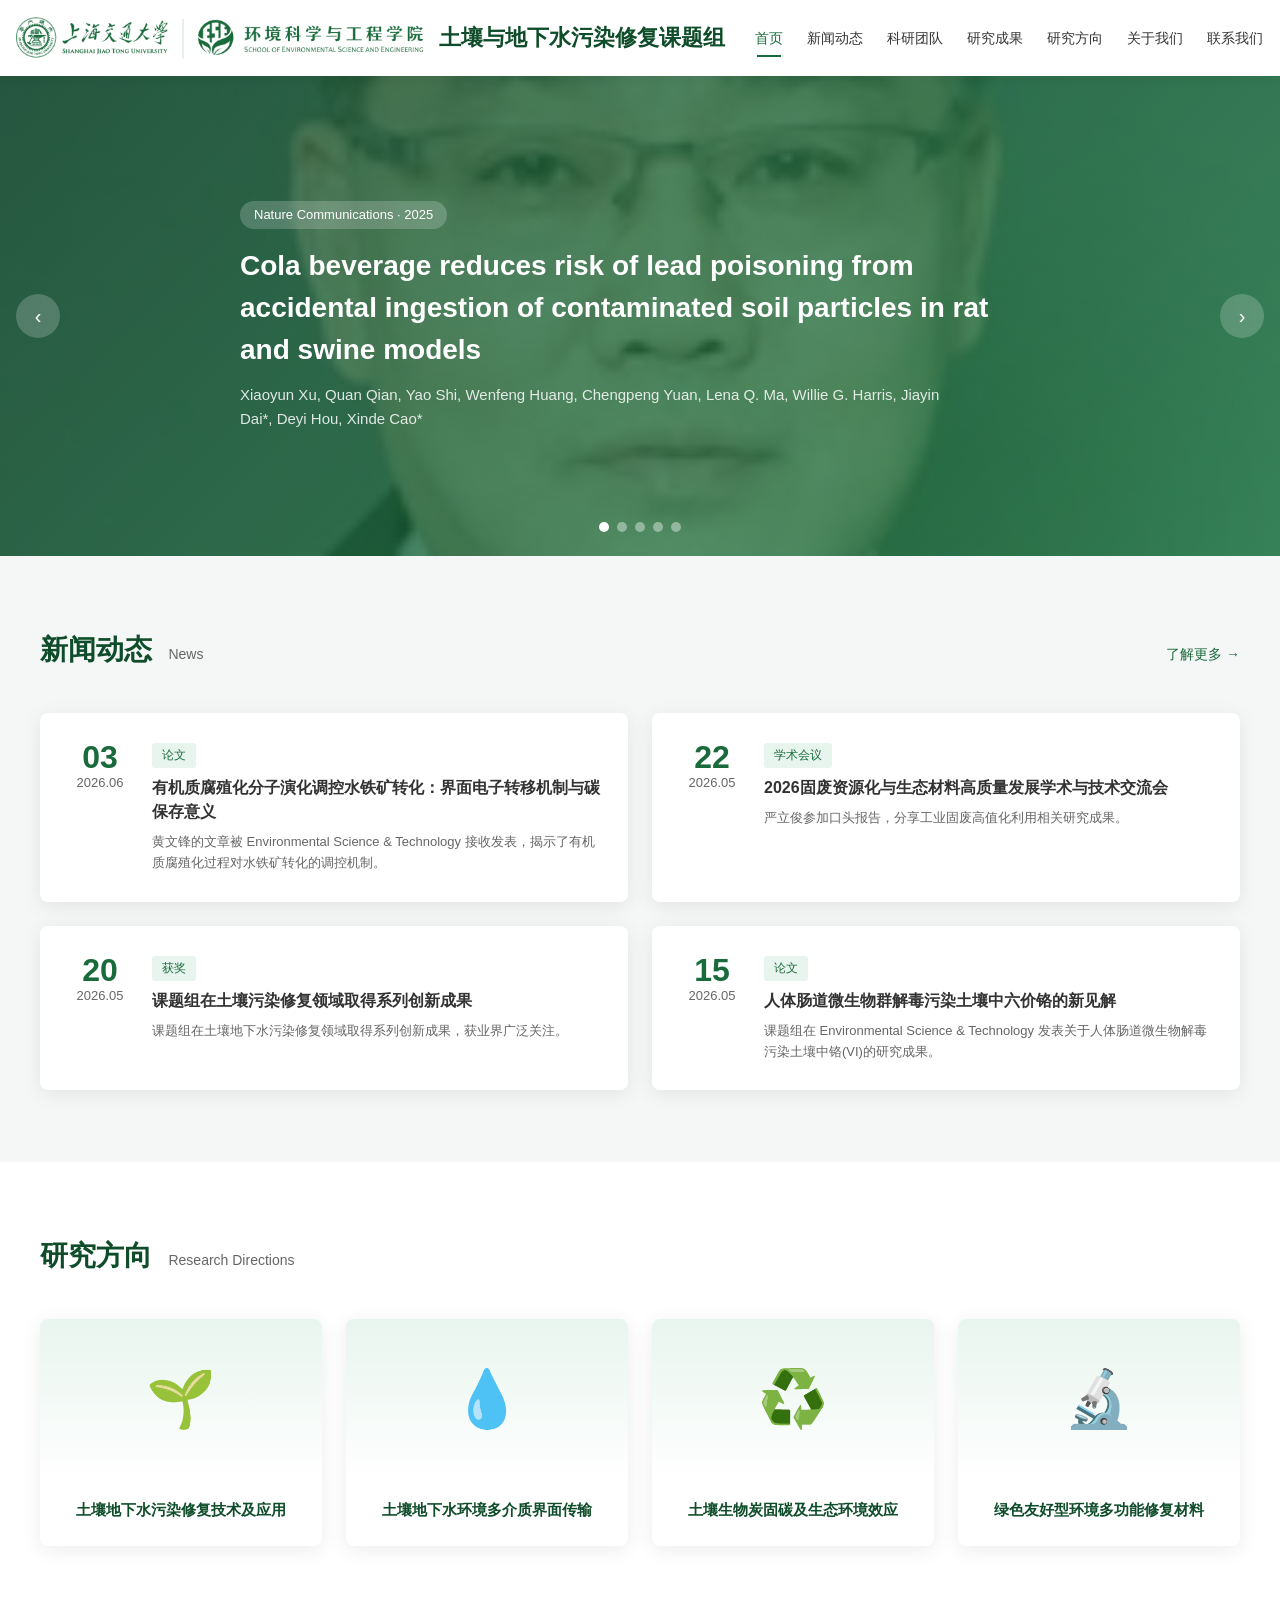
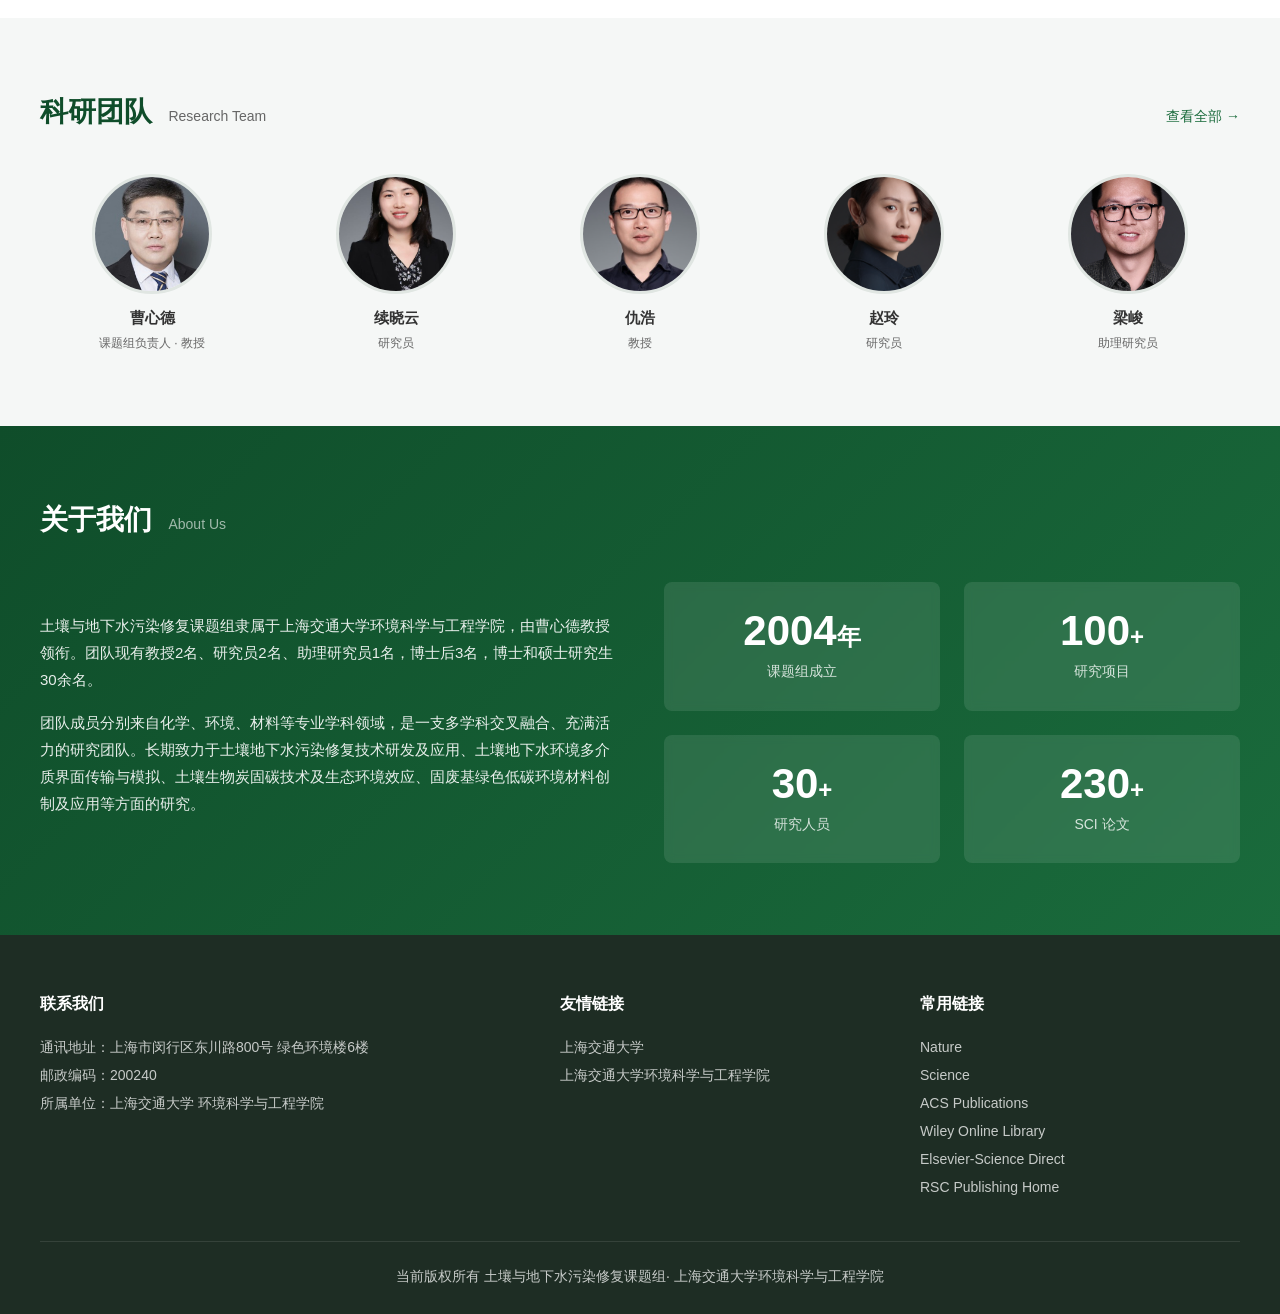
==== index.html @ cc78c604 "init commit" ====
<!DOCTYPE html>
<html lang="zh-CN">
<head>
  <meta charset="UTF-8">
  <meta name="viewport" content="width=device-width, initial-scale=1.0">
  <title>首页 - 土壤与地下水污染修复课题组</title>
  <meta name="description" content="上海交通大学环境科学与工程学院 土壤与地下水污染修复课题组">
  <link rel="stylesheet" href="css/style.css">
</head>
<body>

  <!-- 顶部导航 -->
  <header class="header">
    <div class="header-inner">
      <a href="index.html" class="logo">
        <div class="logo-sese">
          <img src="images/logos/sese-logo-green.png" alt="上海交通大学 环境科学与工程学院">
        </div>
        <div class="logo-text">
          <h1>土壤与地下水污染修复课题组</h1>
        </div>
      </a>
      <nav class="nav-menu">
        <a href="index.html" class="active">首页</a>
        <a href="news.html">新闻动态</a>
        <a href="team.html">科研团队</a>
        <a href="publications.html">研究成果</a>
        <a href="index.html#directions">研究方向</a>
        <a href="index.html#about">关于我们</a>
        <a href="index.html#contact">联系我们</a>
      </nav>
    </div>
  </header>

  <!-- 精选论文轮播区 -->
  <section class="hero" id="publications">
    <div class="hero-slide active">
      <div class="hero-bg" style="background-image: url('images/team/caoxinde.jpeg');"></div>
      <div class="hero-content">
        <span class="tag">Nature Communications · 2025</span>
        <h2>Cola beverage reduces risk of lead poisoning from accidental ingestion of contaminated soil particles in rat and swine models</h2>
        <p>Xiaoyun Xu, Quan Qian, Yao Shi, Wenfeng Huang, Chengpeng Yuan, Lena Q. Ma, Willie G. Harris, Jiayin Dai*, Deyi Hou, Xinde Cao*</p>
      </div>
    </div>
    <div class="hero-slide">
      <div class="hero-bg" style="background-image: url('images/team/qiuhao.png');"></div>
      <div class="hero-content">
        <span class="tag">Science Bulletin · 2022</span>
        <h2>Smart 6S roadmap for deciphering the migration and risk of heavy metals in soil and groundwater systems at brownfield sites nationwide in China</h2>
        <p>Hao Qiu, Ziyang Lou, Xueyuan Gu, Yuanyuan Sun, Jun Wang, Wei Zhang, Xinde Cao*</p>
      </div>
    </div>
    <div class="hero-slide">
      <div class="hero-bg" style="background-image: url('images/team/xuxiaoyun.png');"></div>
      <div class="hero-content">
        <span class="tag">Environmental Science & Technology · 2026</span>
        <h2>Gradual dissolved oxygen variations enhance 2,4-dichlorophenol attenuation by promoting hydroxyl radical generation</h2>
        <p>Jingyi Zhang, Wenfeng Huang, Jun Liang, Chengpeng Yuan, Xiaoyun Xu*, Ling Zhao, Hao Qiu, and Xinde Cao*</p>
      </div>
    </div>
    <div class="hero-slide">
      <div class="hero-bg" style="background-image: url('images/team/zhaoling.png');"></div>
      <div class="hero-content">
        <span class="tag">Water Research · 2019</span>
        <h2>Biochar as simultaneous shelter, adsorbent, pH buffer, and nutrient to promote biodegradation of high concentrations of phenol in wastewater</h2>
        <p>Ling Zhao*, Dongling Xiao, Yang Liu, Huacheng Xu, Hongyan Nan, Xinde Cao*</p>
      </div>
    </div>
    <div class="hero-slide">
      <div class="hero-bg" style="background-image: url('images/team/liangjun.png');"></div>
      <div class="hero-content">
        <span class="tag">Environmental Science & Technology · 2024</span>
        <h2>Critical functions of soil components for in situ persulfate oxidation of sulfamethoxazole: Inherent Fe(II) minerals-coordinated nonradical pathway</h2>
        <p>Jun Liang, Xiaoguang Duan, Xiaoyun Xu*, Zehong Zhang, Jingyi Zhang, Ling Zhao, Hao Qiu, Xinde Cao*</p>
      </div>
    </div>
    <div class="hero-arrows">
      <button onclick="changeSlide(-1)" aria-label="上一篇">‹</button>
      <button onclick="changeSlide(1)" aria-label="下一篇">›</button>
    </div>
    <div class="hero-dots">
      <span class="active" onclick="goSlide(0)"></span>
      <span onclick="goSlide(1)"></span>
      <span onclick="goSlide(2)"></span>
      <span onclick="goSlide(3)"></span>
      <span onclick="goSlide(4)"></span>
    </div>
  </section>

  <!-- 新闻动态 -->
  <section class="section news-section" id="news">
    <div class="section-inner">
      <div class="section-header">
        <div>
          <span class="section-title">新闻动态</span>
          <span class="section-title-en">News</span>
        </div>
        <a href="news.html" class="section-more">了解更多 →</a>
      </div>
      <div class="news-grid" id="homeNewsGrid"></div>
    </div>
  </section>

  <!-- 研究方向 -->
  <section class="section" id="directions">
    <div class="section-inner">
      <div class="section-header">
        <div>
          <span class="section-title">研究方向</span>
          <span class="section-title-en">Research Directions</span>
        </div>
      </div>
      <div class="directions-grid">
        <a href="#" class="direction-card">
          <div class="direction-icon">🌱</div>
          <h3>土壤地下水污染修复技术及应用</h3>
        </a>
        <a href="#" class="direction-card">
          <div class="direction-icon">💧</div>
          <h3>土壤地下水环境多介质界面传输</h3>
        </a>
        <a href="#" class="direction-card">
          <div class="direction-icon">♻️</div>
          <h3>土壤生物炭固碳及生态环境效应</h3>
        </a>
        <a href="#" class="direction-card">
          <div class="direction-icon">🔬</div>
          <h3>绿色友好型环境多功能修复材料</h3>
        </a>
      </div>
    </div>
  </section>

  <!-- 科研团队预览 -->
  <section class="section" id="team" style="background: var(--bg);">
    <div class="section-inner">
      <div class="section-header">
        <div>
          <span class="section-title">科研团队</span>
          <span class="section-title-en">Research Team</span>
        </div>
        <a href="team.html" class="section-more">查看全部 →</a>
      </div>
      <div class="team-preview">
        <a href="person.html?id=caoxinde" class="team-card">
          <img src="images/team/caoxinde.jpeg" alt="曹心德" class="team-avatar">
          <h4>曹心德</h4>
          <p>课题组负责人 · 教授</p>
        </a>
        <a href="person.html?id=xuxiaoyun" class="team-card">
          <img src="images/team/xuxiaoyun.png" alt="续晓云" class="team-avatar">
          <h4>续晓云</h4>
          <p>研究员</p>
        </a>
        <a href="person.html?id=qiuhao" class="team-card">
          <img src="images/team/qiuhao.png" alt="仇浩" class="team-avatar">
          <h4>仇浩</h4>
          <p>教授</p>
        </a>
        <a href="person.html?id=zhaoling" class="team-card">
          <img src="images/team/zhaoling.png" alt="赵玲" class="team-avatar">
          <h4>赵玲</h4>
          <p>研究员</p>
        </a>
        <a href="person.html?id=liangjun" class="team-card">
          <img src="images/team/liangjun.png" alt="梁峻" class="team-avatar">
          <h4>梁峻</h4>
          <p>助理研究员</p>
        </a>
      </div>
    </div>
  </section>

  <!-- 关于我们 -->
  <section class="section about-section" id="about">
    <div class="section-inner">
      <div class="section-header">
        <div>
          <span class="section-title">关于我们</span>
          <span class="section-title-en">About Us</span>
        </div>
      </div>
      <div class="about-content">
        <div class="about-text">
          <p>土壤与地下水污染修复课题组隶属于上海交通大学环境科学与工程学院，由曹心德教授领衔。团队现有教授2名、研究员2名、助理研究员1名，博士后3名，博士和硕士研究生30余名。</p>
          <p>团队成员分别来自化学、环境、材料等专业学科领域，是一支多学科交叉融合、充满活力的研究团队。长期致力于土壤地下水污染修复技术研发及应用、土壤地下水环境多介质界面传输与模拟、土壤生物炭固碳技术及生态环境效应、固废基绿色低碳环境材料创制及应用等方面的研究。</p>
        </div>
        <div class="about-stats">
          <div class="stat-item">
            <div class="number">2004<span>年</span></div>
            <div class="label">课题组成立</div>
          </div>
          <div class="stat-item">
            <div class="number">100<span>+</span></div>
            <div class="label">研究项目</div>
          </div>
          <div class="stat-item">
            <div class="number">30<span>+</span></div>
            <div class="label">研究人员</div>
          </div>
          <div class="stat-item">
            <div class="number">230<span>+</span></div>
            <div class="label">SCI 论文</div>
          </div>
        </div>
      </div>
    </div>
  </section>

  <!-- 页脚 -->
  <footer class="footer" id="contact">
    <div class="footer-inner">
      <div class="footer-grid">
        <div>
          <h4>联系我们</h4>
          <p>通讯地址：上海市闵行区东川路800号 绿色环境楼6楼</p>
          <p>邮政编码：200240</p>
          <p>所属单位：上海交通大学 环境科学与工程学院</p>
        </div>
        <div class="footer-links">
          <h4>友情链接</h4>
          <ul>
            <li><a href="https://www.sjtu.edu.cn" target="_blank" rel="noopener">上海交通大学</a></li>
            <li><a href="https://sese.sjtu.edu.cn" target="_blank" rel="noopener">上海交通大学环境科学与工程学院</a></li>
          </ul>
        </div>
        <div class="footer-links">
          <h4>常用链接</h4>
          <ul>
            <li><a href="https://www.nature.com" target="_blank" rel="noopener">Nature</a></li>
            <li><a href="https://www.science.org" target="_blank" rel="noopener">Science</a></li>
            <li><a href="https://pubs.acs.org" target="_blank" rel="noopener">ACS Publications</a></li>
            <li><a href="https://onlinelibrary.wiley.com" target="_blank" rel="noopener">Wiley Online Library</a></li>
            <li><a href="https://www.sciencedirect.com" target="_blank" rel="noopener">Elsevier-Science Direct</a></li>
            <li><a href="https://pubs.rsc.org" target="_blank" rel="noopener">RSC Publishing Home</a></li>
          </ul>
        </div>
      </div>
      <div class="footer-bottom">
        <p>当前版权所有 土壤与地下水污染修复课题组· 上海交通大学环境科学与工程学院</p>
      </div>
    </div>
  </footer>

  <script src="js/news-data.js"></script>
  <script>
    (function renderHomeNews() {
      const grid = document.getElementById('homeNewsGrid');
      if (!grid) return;
      const latest = getNewsSorted().slice(0, 4);
      grid.innerHTML = latest.map(news => {
        const { day, month } = formatNewsDate(news);
        const tagClass = getCategoryClass(news.category);
        return `
          <a href="news-detail.html?id=${news.id}" class="news-card">
            <div class="news-date">
              <div class="day">${day}</div>
              <div class="month">${month}</div>
            </div>
            <div class="news-body">
              <span class="tag ${tagClass}">${news.category}</span>
              <h3>${news.titleZh || news.title}</h3>
              <p>${news.summary}</p>
            </div>
          </a>`;
      }).join('');
    })();

    let currentSlide = 0;
    const slides = document.querySelectorAll('.hero-slide');
    const dots = document.querySelectorAll('.hero-dots span');
    const total = slides.length;

    function goSlide(n) {
      slides[currentSlide].classList.remove('active');
      dots[currentSlide].classList.remove('active');
      currentSlide = (n + total) % total;
      slides[currentSlide].classList.add('active');
      dots[currentSlide].classList.add('active');
    }

    function changeSlide(dir) {
      goSlide(currentSlide + dir);
    }

    setInterval(() => changeSlide(1), 6000);

    window.addEventListener('scroll', () => {
      const header = document.querySelector('.header');
      header.style.boxShadow = window.scrollY > 10
        ? '0 2px 16px rgba(0,0,0,0.1)'
        : '0 2px 12px rgba(0,0,0,0.06)';
    });
  </script>
</body>
</html>
---- css/style.css ----
/* 土壤与地下水污染修复课题组 */
:root {
  --primary: #1a6b3c;
  --primary-dark: #0f4d2a;
  --primary-light: #2d8f55;
  --accent: #c8a84b;
  --text: #333;
  --text-light: #666;
  --bg: #f5f7f6;
  --white: #fff;
  --border: #e0e6e2;
  --shadow: 0 4px 20px rgba(0,0,0,0.08);
}

* { margin: 0; padding: 0; box-sizing: border-box; }

body {
  font-family: "PingFang SC", "Microsoft YaHei", "Helvetica Neue", Arial, sans-serif;
  color: var(--text);
  background: var(--white);
  line-height: 1.6;
}

a { text-decoration: none; color: inherit; transition: color 0.3s; }
a:hover { color: var(--primary); }
img { max-width: 100%; display: block; }
ul { list-style: none; }

/* Header */
.header {
  position: fixed;
  top: 0; left: 0; right: 0;
  z-index: 1000;
  background: var(--white);
  box-shadow: 0 2px 12px rgba(0,0,0,0.06);
}

.header-inner {
  max-width: 1200px;
  margin: 0 auto;
  padding: 0 32px;
  display: flex;
  align-items: center;
  gap: 20px;
  height: 76px;
  transform: translateX(-56px);
}

.logo {
  display: flex;
  align-items: center;
  gap: 16px;
  flex-shrink: 0;
  min-width: 0;
}

.logo-sese {
  display: flex;
  align-items: center;
  flex-shrink: 0;
}

.logo-sese img {
  height: 42px;
  width: auto;
}

.logo-text {
  min-width: 0;
}

.logo-text h1 {
  font-size: 22px;
  font-weight: 700;
  color: var(--primary-dark);
  line-height: 1.3;
  white-space: nowrap;
}

.logo-text span {
  font-size: 12px;
  color: var(--text-light);
  white-space: nowrap;
}

.nav-menu {
  display: flex;
  align-items: center;
  gap: 4px;
  margin-left: auto;
  flex-shrink: 0;
}

.nav-menu a {
  padding: 8px 10px;
  font-size: 14px;
  color: var(--text);
  border-radius: 4px;
  position: relative;
  white-space: nowrap;
}

.nav-menu a:last-child {
  padding-right: 10px;
}

.nav-menu a:hover,
.nav-menu a.active {
  color: var(--primary);
}

.nav-menu a.active::after {
  content: '';
  position: absolute;
  bottom: 0;
  left: 12px; right: 12px;
  height: 2px;
  background: var(--primary);
}

@media (max-width: 1200px) {
  .header-inner {
    gap: 16px;
    padding: 0 24px;
    transform: translateX(-32px);
  }
  .nav-menu { gap: 2px; }
  .nav-menu a { padding: 8px 8px; font-size: 13px; }
  .logo-text h1 { font-size: 18px; }
  .logo-sese img { height: 36px; }
}

/* Hero Banner */
.hero {
  margin-top: 76px;
  position: relative;
  height: 480px;
  overflow: hidden;
  background: linear-gradient(135deg, var(--primary-dark) 0%, var(--primary) 50%, var(--primary-light) 100%);
}

.hero-slide {
  position: absolute;
  inset: 0;
  opacity: 0;
  transition: opacity 1s ease;
  display: flex;
  align-items: center;
}

.hero-slide.active { opacity: 1; }

.hero-bg {
  position: absolute;
  inset: 0;
  background-size: cover;
  background-position: center;
  opacity: 0.25;
}

.hero-content {
  position: relative;
  z-index: 2;
  max-width: 1200px;
  margin: 0 auto;
  padding: 0 48px;
  color: var(--white);
}

.hero-content .tag {
  display: inline-block;
  background: rgba(255,255,255,0.2);
  padding: 4px 14px;
  border-radius: 20px;
  font-size: 13px;
  margin-bottom: 16px;
  backdrop-filter: blur(4px);
}

.hero-content h2 {
  font-size: 28px;
  font-weight: 700;
  line-height: 1.5;
  max-width: 800px;
  margin-bottom: 12px;
}

.hero-content p {
  font-size: 15px;
  opacity: 0.85;
  max-width: 700px;
}

.hero-dots {
  position: absolute;
  bottom: 24px;
  left: 50%;
  transform: translateX(-50%);
  display: flex;
  gap: 8px;
  z-index: 3;
}

.hero-dots span {
  width: 10px;
  height: 10px;
  border-radius: 50%;
  background: rgba(255,255,255,0.4);
  cursor: pointer;
  transition: background 0.3s;
}

.hero-dots span.active { background: var(--white); }

.hero-arrows {
  position: absolute;
  top: 50%;
  transform: translateY(-50%);
  z-index: 3;
  width: 100%;
  display: flex;
  justify-content: space-between;
  padding: 0 16px;
  pointer-events: none;
}

.hero-arrows button {
  pointer-events: all;
  width: 44px;
  height: 44px;
  border-radius: 50%;
  border: none;
  background: rgba(255,255,255,0.2);
  color: var(--white);
  font-size: 20px;
  cursor: pointer;
  backdrop-filter: blur(4px);
  transition: background 0.3s;
}

.hero-arrows button:hover { background: rgba(255,255,255,0.4); }

/* Section Common */
.section {
  padding: 72px 24px;
}

.section-inner {
  max-width: 1200px;
  margin: 0 auto;
}

.section-header {
  display: flex;
  align-items: baseline;
  justify-content: space-between;
  margin-bottom: 40px;
}

.section-title {
  font-size: 28px;
  font-weight: 700;
  color: var(--primary-dark);
}

.section-title-en {
  font-size: 14px;
  color: var(--text-light);
  font-weight: 400;
  margin-left: 12px;
}

.section-more {
  font-size: 14px;
  color: var(--primary);
  display: flex;
  align-items: center;
  gap: 4px;
}

.section-more:hover { text-decoration: underline; }

/* News */
.news-section { background: var(--bg); }

.news-grid {
  display: grid;
  grid-template-columns: repeat(2, 1fr);
  gap: 24px;
}

.news-card {
  background: var(--white);
  border-radius: 8px;
  padding: 28px;
  box-shadow: var(--shadow);
  display: flex;
  gap: 20px;
  transition: transform 0.3s, box-shadow 0.3s;
}

.news-card:hover {
  transform: translateY(-4px);
  box-shadow: 0 8px 30px rgba(0,0,0,0.12);
}

.news-date {
  flex-shrink: 0;
  width: 64px;
  text-align: center;
}

.news-date .day {
  font-size: 32px;
  font-weight: 700;
  color: var(--primary);
  line-height: 1;
}

.news-date .month {
  font-size: 13px;
  color: var(--text-light);
}

.news-body h3 {
  font-size: 16px;
  font-weight: 600;
  margin-bottom: 8px;
  line-height: 1.5;
}

.news-body .tag {
  display: inline-block;
  font-size: 12px;
  padding: 2px 8px;
  border-radius: 3px;
  background: #e8f5ee;
  color: var(--primary);
  margin-bottom: 8px;
}

.news-body p {
  font-size: 13px;
  color: var(--text-light);
  line-height: 1.6;
}

/* News tag colors */
.news-tag, .news-body .tag {
  display: inline-block;
  font-size: 12px;
  padding: 3px 10px;
  border-radius: 3px;
  font-weight: 500;
}

.tag-paper, .news-body .tag.tag-paper { background: #e8f5ee; color: var(--primary); }
.tag-conference { background: #e8f0fa; color: #2b5ea8; }
.tag-award { background: #fdf3e0; color: #b8860b; }
.tag-notice { background: #f0e8fa; color: #6b3fa0; }
.tag-release { background: #fde8e8; color: #c0392b; }
.tag-default, .news-body .tag { background: #e8f5ee; color: var(--primary); }

/* News List Page */
.news-page-section { background: var(--bg); }

.news-filter-tabs {
  display: flex;
  justify-content: center;
  gap: 8px;
  margin-bottom: 36px;
  flex-wrap: wrap;
}

.news-filter-tab {
  padding: 10px 24px;
  border: 1px solid var(--border);
  border-radius: 24px;
  background: var(--white);
  font-size: 14px;
  color: var(--text);
  cursor: pointer;
  transition: all 0.3s;
}

.news-filter-tab:hover {
  border-color: var(--primary);
  color: var(--primary);
}

.news-filter-tab.active {
  background: var(--primary);
  border-color: var(--primary);
  color: var(--white);
}

.news-filter-tab .count {
  margin-left: 4px;
  font-size: 12px;
  opacity: 0.75;
}

.news-list {
  display: flex;
  flex-direction: column;
  gap: 16px;
}

.news-list-item {
  display: flex;
  align-items: center;
  gap: 24px;
  background: var(--white);
  border-radius: 8px;
  padding: 28px 32px;
  box-shadow: var(--shadow);
  transition: transform 0.3s, box-shadow 0.3s;
}

.news-list-item:hover {
  transform: translateX(4px);
  box-shadow: 0 8px 30px rgba(0,0,0,0.1);
}

.news-list-date {
  flex-shrink: 0;
  width: 72px;
  text-align: center;
}

.news-list-date .day {
  font-size: 36px;
  font-weight: 700;
  color: var(--primary);
  line-height: 1;
}

.news-list-date .month {
  font-size: 13px;
  color: var(--text-light);
  margin-top: 4px;
}

.news-list-body {
  flex: 1;
  min-width: 0;
}

.news-list-meta {
  display: flex;
  align-items: center;
  gap: 12px;
  margin-bottom: 8px;
}

.news-author {
  font-size: 13px;
  color: var(--text-light);
}

.news-list-body h3 {
  font-size: 17px;
  font-weight: 600;
  line-height: 1.5;
  margin-bottom: 8px;
  color: var(--primary-dark);
}

.news-summary {
  font-size: 14px;
  color: var(--text-light);
  line-height: 1.6;
}

.news-journal {
  font-size: 13px;
  color: var(--primary);
  margin-top: 6px;
}

.news-arrow {
  flex-shrink: 0;
  font-size: 20px;
  color: var(--primary);
  opacity: 0;
  transition: opacity 0.3s;
}

.news-list-item:hover .news-arrow { opacity: 1; }

/* News Detail */
.news-detail-page {
  margin-top: 76px;
  padding: 48px 24px 72px;
  background: var(--bg);
  min-height: calc(100vh - 72px);
}

.news-detail-inner {
  max-width: 800px;
  margin: 0 auto;
}

.news-article {
  background: var(--white);
  border-radius: 12px;
  box-shadow: var(--shadow);
  overflow: hidden;
}

.news-article-header {
  padding: 40px 48px 32px;
  border-bottom: 1px solid var(--border);
  position: relative;
}

.news-article-header h1 {
  font-size: 26px;
  font-weight: 700;
  color: var(--primary-dark);
  line-height: 1.5;
  margin: 12px 0;
  padding-right: 80px;
}

.news-title-en {
  font-size: 15px;
  color: var(--text-light);
  line-height: 1.6;
  font-style: italic;
}

.news-article-meta {
  display: flex;
  flex-wrap: wrap;
  gap: 16px;
  font-size: 14px;
  color: var(--text-light);
  margin-top: 16px;
}

.news-article-date {
  position: absolute;
  top: 40px;
  right: 48px;
  text-align: center;
}

.news-article-date .day {
  display: block;
  font-size: 40px;
  font-weight: 700;
  color: var(--primary);
  line-height: 1;
}

.news-article-date .month {
  font-size: 13px;
  color: var(--text-light);
}

.news-article-body {
  padding: 32px 48px 40px;
}

.news-lead {
  font-size: 16px;
  font-weight: 500;
  color: var(--text);
  line-height: 1.8;
  margin-bottom: 24px;
  padding-bottom: 24px;
  border-bottom: 1px dashed var(--border);
}

.news-content p {
  font-size: 15px;
  line-height: 1.9;
  color: var(--text);
  margin-bottom: 16px;
  text-indent: 2em;
}

.news-nav-links {
  margin-top: 28px;
}

.back-link {
  font-size: 14px;
  color: var(--primary);
}

.back-link:hover { text-decoration: underline; }

.news-not-found {
  text-align: center;
  padding: 80px 24px;
}

.news-not-found h2 {
  font-size: 24px;
  margin-bottom: 12px;
}

/* Publications Page */
.publications-section { background: var(--bg); }

.pub-stats {
  display: grid;
  grid-template-columns: repeat(4, 1fr);
  gap: 20px;
  margin-bottom: 36px;
}

.pub-stat-item {
  background: var(--white);
  border-radius: 8px;
  padding: 24px;
  text-align: center;
  box-shadow: var(--shadow);
}

.pub-stat-item .number {
  font-size: 36px;
  font-weight: 700;
  color: var(--primary);
  line-height: 1;
  margin-bottom: 8px;
}

.pub-stat-item .label {
  font-size: 14px;
  color: var(--text-light);
}

.year-tabs-wrap {
  margin-bottom: 32px;
  overflow-x: auto;
  -webkit-overflow-scrolling: touch;
  padding-bottom: 4px;
}

.year-tabs {
  display: flex;
  gap: 8px;
  min-width: max-content;
  padding: 4px 0;
}

.year-tab {
  flex-shrink: 0;
  padding: 8px 18px;
  border: 1px solid var(--border);
  border-radius: 20px;
  background: var(--white);
  font-size: 14px;
  color: var(--text);
  cursor: pointer;
  transition: all 0.3s;
  white-space: nowrap;
}

.year-tab:hover {
  border-color: var(--primary);
  color: var(--primary);
}

.year-tab.active {
  background: var(--primary);
  border-color: var(--primary);
  color: var(--white);
}

.year-tab .count {
  margin-left: 4px;
  font-size: 12px;
  opacity: 0.75;
}

.pub-list {
  display: flex;
  flex-direction: column;
  gap: 16px;
}

.pub-item {
  display: flex;
  gap: 20px;
  background: var(--white);
  border-radius: 8px;
  padding: 24px 28px;
  box-shadow: var(--shadow);
  transition: transform 0.3s, box-shadow 0.3s;
}

.pub-item:hover {
  transform: translateX(4px);
  box-shadow: 0 8px 30px rgba(0,0,0,0.1);
}

.pub-index {
  flex-shrink: 0;
  width: 36px;
  height: 36px;
  border-radius: 50%;
  background: #e8f5ee;
  color: var(--primary);
  font-size: 14px;
  font-weight: 700;
  display: flex;
  align-items: center;
  justify-content: center;
  margin-top: 4px;
}

.pub-body { flex: 1; min-width: 0; }

.pub-meta {
  display: flex;
  align-items: center;
  gap: 10px;
  margin-bottom: 8px;
}

.pub-year {
  font-size: 14px;
  font-weight: 700;
  color: var(--primary);
}

.pub-journal-badge {
  font-size: 11px;
  padding: 2px 8px;
  border-radius: 3px;
  background: #f0f4f8;
  color: #4a6fa5;
  font-weight: 500;
}

.pub-title {
  font-size: 16px;
  font-weight: 600;
  line-height: 1.5;
  color: var(--primary-dark);
  margin-bottom: 8px;
}

.pub-authors {
  font-size: 14px;
  color: var(--text);
  line-height: 1.6;
  margin-bottom: 6px;
}

.pub-journal-full {
  font-size: 13px;
  color: var(--text-light);
  line-height: 1.5;
}

.pub-empty {
  text-align: center;
  padding: 48px;
  color: var(--text-light);
  font-size: 15px;
}

/* Research Directions */
.directions-grid {
  display: grid;
  grid-template-columns: repeat(4, 1fr);
  gap: 24px;
}

.direction-card {
  background: var(--white);
  border-radius: 8px;
  overflow: hidden;
  box-shadow: var(--shadow);
  transition: transform 0.3s;
  text-align: center;
}

.direction-card:hover { transform: translateY(-6px); }

.direction-icon {
  height: 160px;
  display: flex;
  align-items: center;
  justify-content: center;
  font-size: 56px;
  background: linear-gradient(180deg, #e8f5ee 0%, var(--white) 100%);
}

.direction-card h3 {
  padding: 20px 16px 24px;
  font-size: 15px;
  font-weight: 600;
  color: var(--primary-dark);
  line-height: 1.5;
}

/* About */
.about-section {
  background: linear-gradient(135deg, var(--primary-dark), var(--primary));
  color: var(--white);
}

.about-section .section-title { color: var(--white); }
.about-section .section-title-en { color: rgba(255,255,255,0.6); }

.about-content {
  display: grid;
  grid-template-columns: 1fr 1fr;
  gap: 48px;
  align-items: center;
}

.about-text p {
  font-size: 15px;
  line-height: 1.8;
  opacity: 0.9;
  margin-bottom: 16px;
}

.about-stats {
  display: grid;
  grid-template-columns: repeat(2, 1fr);
  gap: 24px;
}

.stat-item {
  text-align: center;
  padding: 28px 16px;
  background: rgba(255,255,255,0.1);
  border-radius: 8px;
  backdrop-filter: blur(4px);
}

.stat-item .number {
  font-size: 42px;
  font-weight: 700;
  line-height: 1;
  margin-bottom: 8px;
}

.stat-item .number span { font-size: 24px; }

.stat-item .label {
  font-size: 14px;
  opacity: 0.8;
}

/* Team Preview */
.team-preview {
  display: grid;
  grid-template-columns: repeat(5, 1fr);
  gap: 20px;
}

.team-card {
  text-align: center;
  transition: transform 0.3s;
}

.team-card:hover { transform: translateY(-4px); }

.team-avatar {
  width: 120px;
  height: 120px;
  border-radius: 50%;
  object-fit: cover;
  margin: 0 auto 12px;
  border: 3px solid var(--border);
  transition: border-color 0.3s;
}

.team-card:hover .team-avatar { border-color: var(--primary); }

.team-card h4 {
  font-size: 15px;
  font-weight: 600;
  margin-bottom: 4px;
}

.team-card p {
  font-size: 12px;
  color: var(--text-light);
}

/* Footer */
.footer {
  background: #1e2d24;
  color: rgba(255,255,255,0.75);
  padding: 56px 24px 24px;
}

.footer-inner {
  max-width: 1200px;
  margin: 0 auto;
}

.footer-grid {
  display: grid;
  grid-template-columns: 1.5fr 1fr 1fr;
  gap: 40px;
  margin-bottom: 40px;
}

.footer h4 {
  color: var(--white);
  font-size: 16px;
  margin-bottom: 16px;
}

.footer p, .footer li {
  font-size: 14px;
  line-height: 2;
}

.footer-links li a:hover { color: var(--white); }

.footer-bottom {
  border-top: 1px solid rgba(255,255,255,0.1);
  padding-top: 20px;
  text-align: center;
  font-size: 13px;
}

/* Page Banner */
.page-banner {
  margin-top: 76px;
  background: linear-gradient(135deg, var(--primary-dark), var(--primary));
  color: var(--white);
  padding: 56px 24px;
  text-align: center;
}

.page-banner h1 {
  font-size: 32px;
  font-weight: 700;
  margin-bottom: 8px;
}

.page-banner p {
  font-size: 15px;
  opacity: 0.8;
}

/* Team Tabs */
.team-tabs {
  display: flex;
  justify-content: center;
  gap: 8px;
  margin-bottom: 40px;
  flex-wrap: wrap;
}

.team-tab {
  padding: 10px 28px;
  border: 1px solid var(--border);
  border-radius: 24px;
  background: var(--white);
  font-size: 15px;
  color: var(--text);
  cursor: pointer;
  transition: all 0.3s;
}

.team-tab:hover {
  border-color: var(--primary);
  color: var(--primary);
}

.team-tab.active {
  background: var(--primary);
  border-color: var(--primary);
  color: var(--white);
}

.team-tab .count {
  display: inline-block;
  margin-left: 6px;
  font-size: 12px;
  opacity: 0.7;
}

/* Team Grid */
.team-grid {
  display: grid;
  grid-template-columns: repeat(4, 1fr);
  gap: 28px;
}

.team-member-card {
  background: var(--white);
  border-radius: 8px;
  padding: 28px 20px;
  text-align: center;
  box-shadow: var(--shadow);
  transition: transform 0.3s, box-shadow 0.3s;
  display: block;
}

.team-member-card:hover {
  transform: translateY(-6px);
  box-shadow: 0 8px 30px rgba(0,0,0,0.12);
}

.team-member-card .avatar-wrap {
  width: 130px;
  height: 130px;
  margin: 0 auto 16px;
  border-radius: 50%;
  overflow: hidden;
  border: 3px solid var(--border);
  transition: border-color 0.3s;
  background: var(--bg);
  display: flex;
  align-items: center;
  justify-content: center;
}

.team-member-card:hover .avatar-wrap {
  border-color: var(--primary);
}

.team-member-card .avatar-wrap img {
  width: 100%;
  height: 100%;
  object-fit: cover;
}

.team-member-card .avatar-placeholder {
  font-size: 40px;
  color: var(--primary-light);
  font-weight: 700;
}

.team-member-card h3 {
  font-size: 17px;
  font-weight: 600;
  margin-bottom: 4px;
  color: var(--primary-dark);
}

.team-member-card .role {
  font-size: 13px;
  color: var(--primary);
  margin-bottom: 10px;
}

.team-member-card .research-tags {
  display: flex;
  flex-wrap: wrap;
  gap: 6px;
  justify-content: center;
}

.team-member-card .research-tag {
  font-size: 11px;
  padding: 3px 10px;
  background: #e8f5ee;
  color: var(--primary);
  border-radius: 12px;
  line-height: 1.4;
}

.team-member-card .detail-link {
  display: inline-block;
  margin-top: 14px;
  font-size: 13px;
  color: var(--primary);
}

.team-member-card .detail-link:hover {
  text-decoration: underline;
}

.tab-panel { display: none; }
.tab-panel.active { display: block; }

/* Person Detail */
.person-page {
  margin-top: 76px;
  padding: 48px 24px 72px;
  background: var(--bg);
  min-height: calc(100vh - 72px);
}

.person-inner {
  max-width: 900px;
  margin: 0 auto;
}

.breadcrumb {
  font-size: 14px;
  color: var(--text-light);
  margin-bottom: 32px;
}

.breadcrumb a { color: var(--primary); }
.breadcrumb a:hover { text-decoration: underline; }

.person-header {
  background: var(--white);
  border-radius: 12px;
  padding: 40px;
  box-shadow: var(--shadow);
  display: flex;
  gap: 36px;
  margin-bottom: 28px;
}

.person-avatar {
  flex-shrink: 0;
  width: 180px;
  height: 180px;
  border-radius: 50%;
  object-fit: cover;
  border: 4px solid var(--border);
}

.person-avatar-placeholder {
  flex-shrink: 0;
  width: 180px;
  height: 180px;
  border-radius: 50%;
  background: var(--bg);
  border: 4px solid var(--border);
  display: flex;
  align-items: center;
  justify-content: center;
  font-size: 56px;
  color: var(--primary-light);
  font-weight: 700;
}

.person-info h1 {
  font-size: 28px;
  font-weight: 700;
  color: var(--primary-dark);
  margin-bottom: 4px;
}

.person-info .name-en {
  font-size: 16px;
  color: var(--text-light);
  margin-bottom: 12px;
}

.person-info .title-badge {
  display: inline-block;
  padding: 4px 14px;
  background: #e8f5ee;
  color: var(--primary);
  border-radius: 4px;
  font-size: 14px;
  margin-bottom: 16px;
}

.person-info .email {
  font-size: 14px;
  color: var(--text-light);
  margin-bottom: 16px;
}

.person-info .email a { color: var(--primary); }

.person-research-list {
  display: flex;
  flex-wrap: wrap;
  gap: 8px;
}

.person-research-list span {
  font-size: 13px;
  padding: 4px 12px;
  background: var(--bg);
  border-radius: 4px;
  color: var(--text);
}

.person-section {
  background: var(--white);
  border-radius: 12px;
  padding: 32px 40px;
  box-shadow: var(--shadow);
  margin-bottom: 24px;
}

.person-section h2 {
  font-size: 20px;
  font-weight: 700;
  color: var(--primary-dark);
  margin-bottom: 16px;
  padding-bottom: 12px;
  border-bottom: 2px solid #e8f5ee;
}

.person-section p {
  font-size: 15px;
  line-height: 1.8;
  color: var(--text);
}

.person-section ul {
  list-style: none;
}

.person-section ul li {
  font-size: 15px;
  line-height: 2;
  padding-left: 16px;
  position: relative;
  color: var(--text);
}

.person-section ul li::before {
  content: '';
  position: absolute;
  left: 0;
  top: 12px;
  width: 6px;
  height: 6px;
  border-radius: 50%;
  background: var(--primary);
}

.person-not-found {
  text-align: center;
  padding: 80px 24px;
}

.person-not-found h2 {
  font-size: 24px;
  margin-bottom: 12px;
}

/* Responsive */
@media (max-width: 1024px) {
  .team-grid { grid-template-columns: repeat(3, 1fr); }
  .directions-grid { grid-template-columns: repeat(2, 1fr); }
  .team-preview { grid-template-columns: repeat(3, 1fr); }
  .about-content { grid-template-columns: 1fr; }
  .person-header { flex-direction: column; align-items: center; text-align: center; }
  .person-research-list { justify-content: center; }
}

@media (max-width: 900px) {
  .header-inner { transform: none; }
}

@media (max-width: 768px) {
  .header-inner { height: 64px; gap: 12px; padding: 0 12px; }
  .logo-sese img { height: 30px; }
  .logo-text h1 { font-size: 15px; white-space: normal; }
  .logo-text span { display: none; }
  .hero, .page-banner, .person-page, .news-detail-page { margin-top: 64px; }
  .nav-menu { display: none; }
  .news-grid { grid-template-columns: 1fr; }
  .news-list-item { flex-direction: column; align-items: flex-start; padding: 20px; }
  .news-list-date { display: flex; align-items: baseline; gap: 8px; width: auto; }
  .news-list-date .day { font-size: 24px; }
  .news-arrow { display: none; }
  .news-article-header { padding: 28px 24px; }
  .news-article-header h1 { font-size: 20px; padding-right: 0; }
  .news-article-date { position: static; display: flex; align-items: baseline; gap: 8px; margin-top: 16px; }
  .news-article-date .day { font-size: 24px; display: inline; }
  .news-article-body { padding: 24px; }
  .pub-stats { grid-template-columns: repeat(2, 1fr); }
  .pub-item { flex-direction: column; gap: 12px; padding: 20px; }
  .pub-index { margin-top: 0; }
  .directions-grid { grid-template-columns: 1fr; }
  .team-preview { grid-template-columns: repeat(2, 1fr); }
  .team-grid { grid-template-columns: repeat(2, 1fr); }
  .footer-grid { grid-template-columns: 1fr; }
  .hero { height: 360px; }
  .hero-content h2 { font-size: 22px; }
  .person-header { padding: 28px 20px; }
  .person-section { padding: 24px 20px; }
}
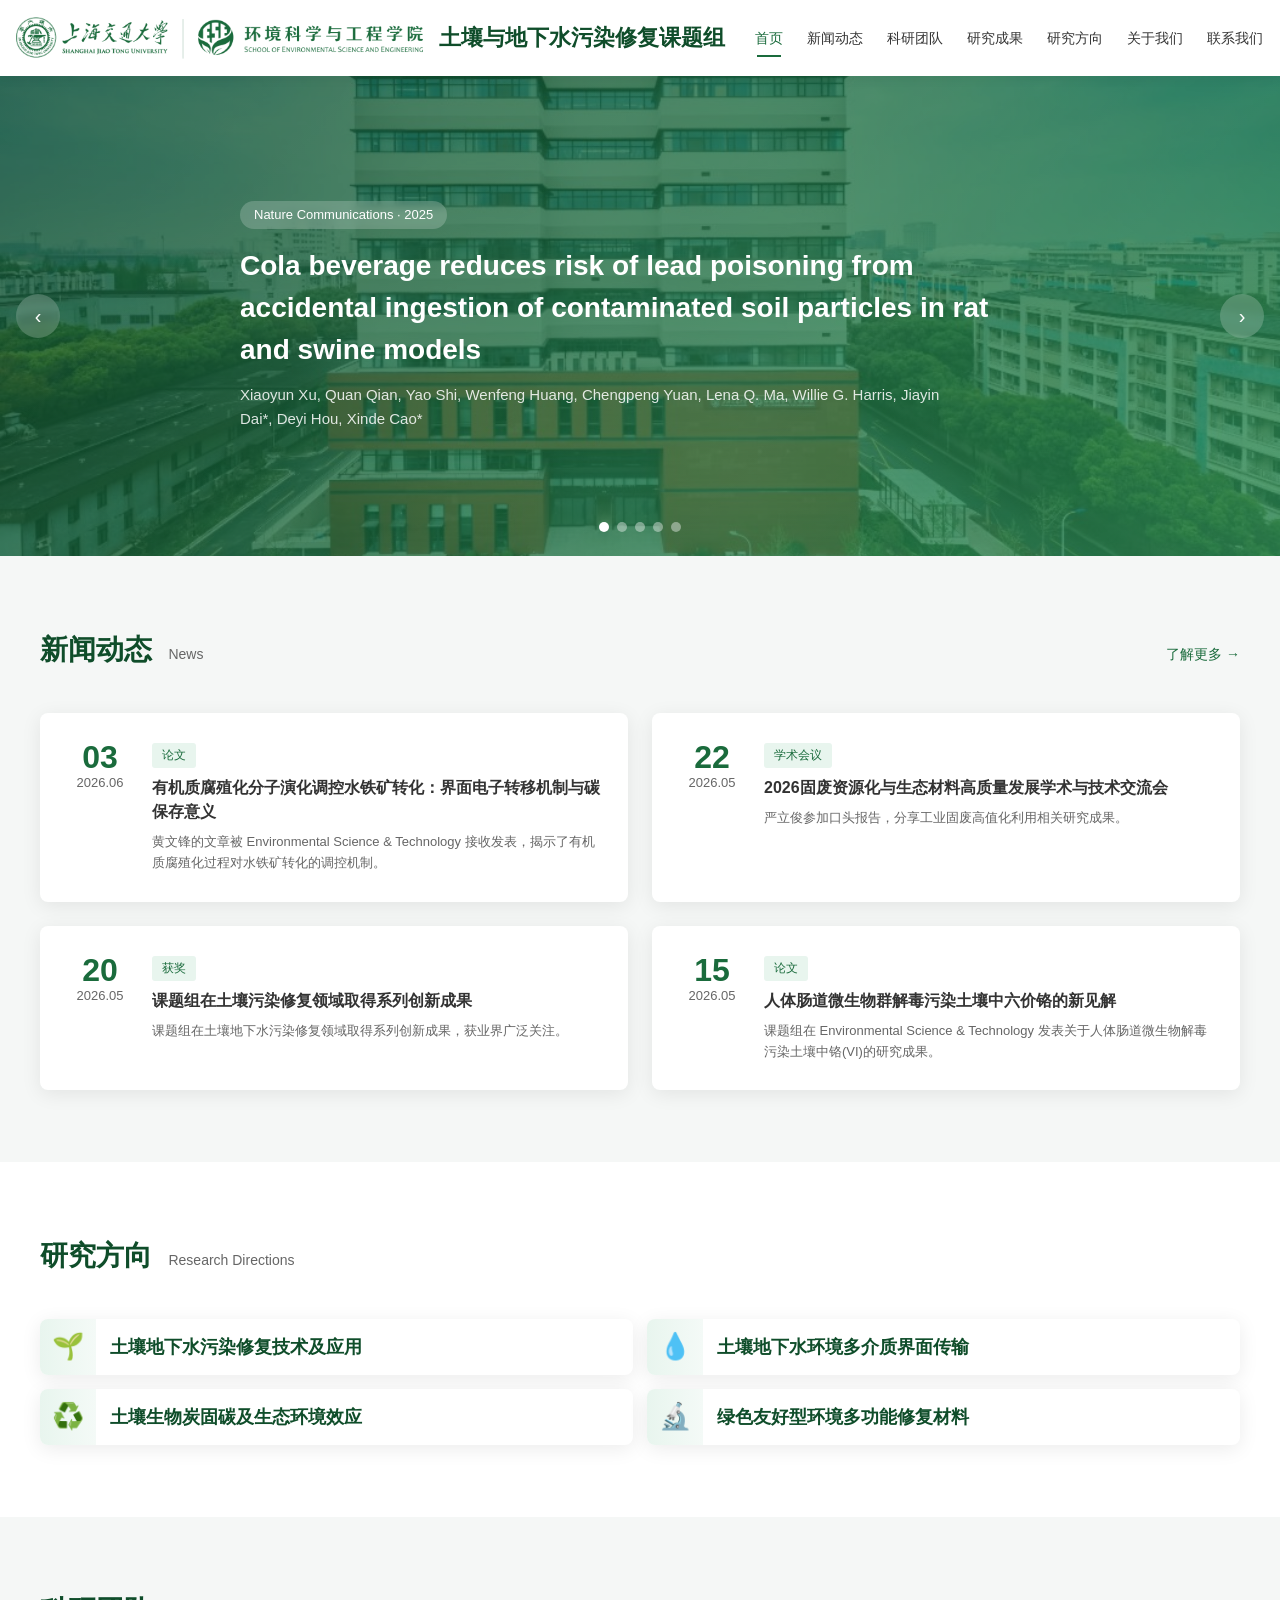
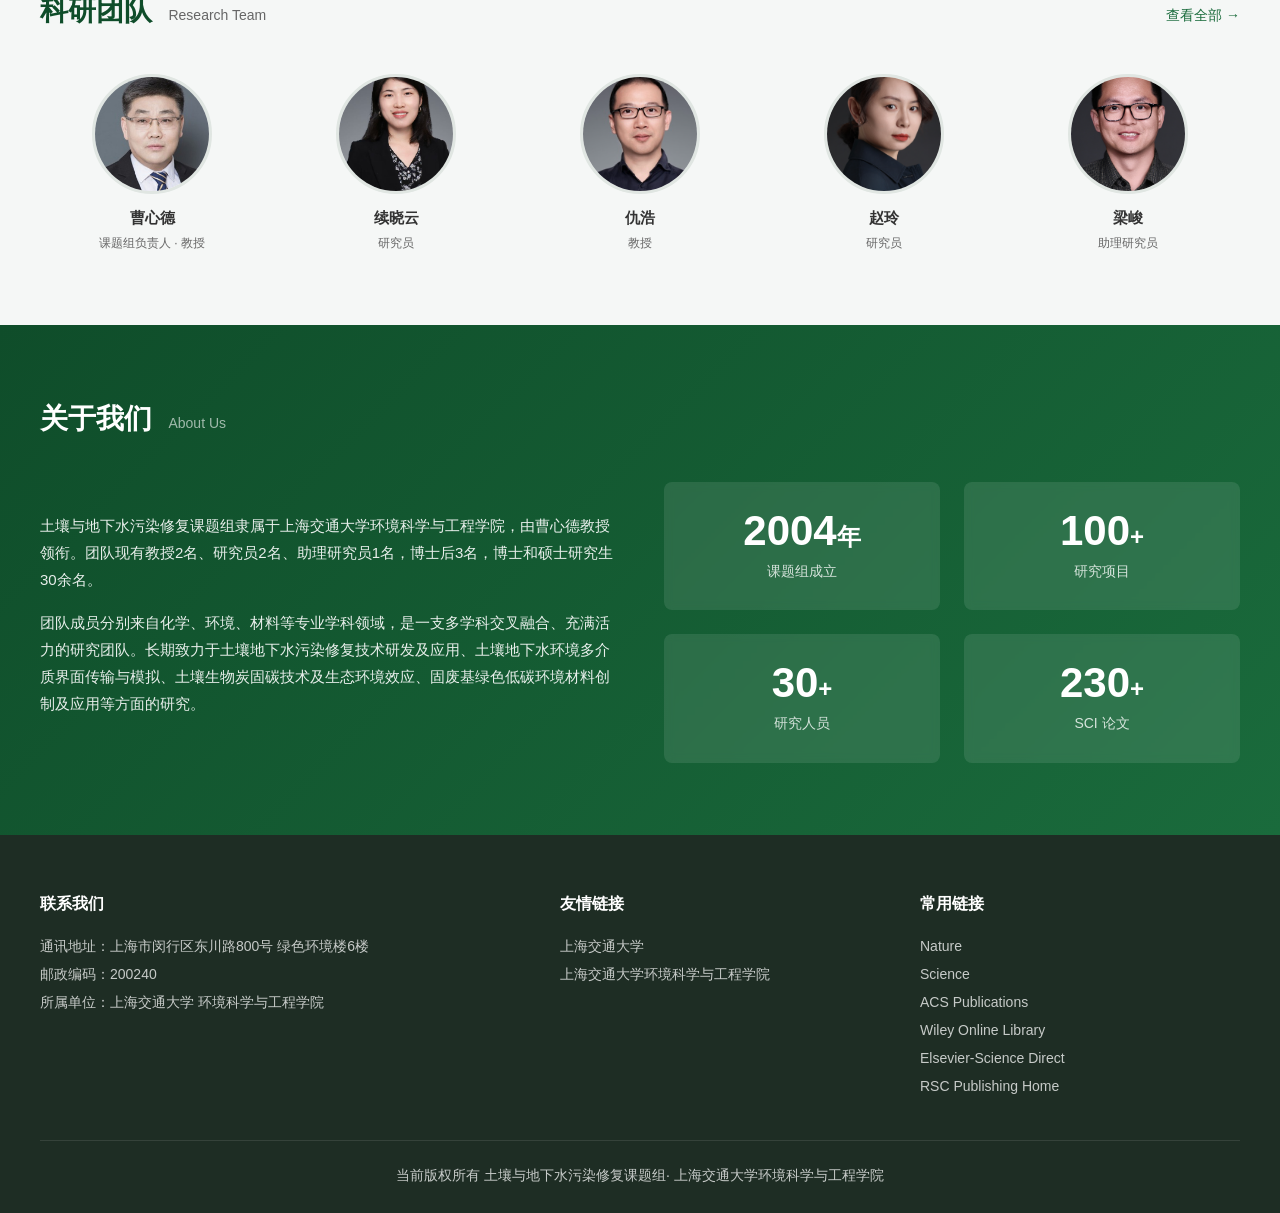
==== commit 6867ae15: "fix style" ====
--- a/index.html
+++ b/index.html
@@ -20,6 +20,9 @@
           <h1>土壤与地下水污染修复课题组</h1>
         </div>
       </a>
+      <button class="nav-toggle" type="button" aria-label="打开菜单" aria-expanded="false">
+        <span></span><span></span><span></span>
+      </button>
       <nav class="nav-menu">
         <a href="index.html" class="active">首页</a>
         <a href="news.html">新闻动态</a>
@@ -35,7 +38,7 @@
   <!-- 精选论文轮播区 -->
   <section class="hero" id="publications">
     <div class="hero-slide active">
-      <div class="hero-bg" style="background-image: url('images/team/caoxinde.jpeg');"></div>
+      <div class="hero-bg" style="background-image: url('images/campus/sjtu-sese-building.jpg');"></div>
       <div class="hero-content">
         <span class="tag">Nature Communications · 2025</span>
         <h2>Cola beverage reduces risk of lead poisoning from accidental ingestion of contaminated soil particles in rat and swine models</h2>
@@ -43,7 +46,7 @@
       </div>
     </div>
     <div class="hero-slide">
-      <div class="hero-bg" style="background-image: url('images/team/qiuhao.png');"></div>
+      <div class="hero-bg" style="background-image: url('images/campus/sjtu-sese-building.jpg');"></div>
       <div class="hero-content">
         <span class="tag">Science Bulletin · 2022</span>
         <h2>Smart 6S roadmap for deciphering the migration and risk of heavy metals in soil and groundwater systems at brownfield sites nationwide in China</h2>
@@ -51,7 +54,7 @@
       </div>
     </div>
     <div class="hero-slide">
-      <div class="hero-bg" style="background-image: url('images/team/xuxiaoyun.png');"></div>
+      <div class="hero-bg" style="background-image: url('images/campus/sjtu-sese-building.jpg');"></div>
       <div class="hero-content">
         <span class="tag">Environmental Science & Technology · 2026</span>
         <h2>Gradual dissolved oxygen variations enhance 2,4-dichlorophenol attenuation by promoting hydroxyl radical generation</h2>
@@ -59,7 +62,7 @@
       </div>
     </div>
     <div class="hero-slide">
-      <div class="hero-bg" style="background-image: url('images/team/zhaoling.png');"></div>
+      <div class="hero-bg" style="background-image: url('images/campus/sjtu-sese-building.jpg');"></div>
       <div class="hero-content">
         <span class="tag">Water Research · 2019</span>
         <h2>Biochar as simultaneous shelter, adsorbent, pH buffer, and nutrient to promote biodegradation of high concentrations of phenol in wastewater</h2>
@@ -67,7 +70,7 @@
       </div>
     </div>
     <div class="hero-slide">
-      <div class="hero-bg" style="background-image: url('images/team/liangjun.png');"></div>
+      <div class="hero-bg" style="background-image: url('images/campus/sjtu-sese-building.jpg');"></div>
       <div class="hero-content">
         <span class="tag">Environmental Science & Technology · 2024</span>
         <h2>Critical functions of soil components for in situ persulfate oxidation of sulfamethoxazole: Inherent Fe(II) minerals-coordinated nonradical pathway</h2>
@@ -242,6 +245,7 @@
     </div>
   </footer>
 
+  <script src="js/mobile-nav.js"></script>
   <script src="js/news-data.js"></script>
   <script>
     (function renderHomeNews() {
--- a/css/style.css
+++ b/css/style.css
@@ -10,6 +10,7 @@
   --white: #fff;
   --border: #e0e6e2;
   --shadow: 0 4px 20px rgba(0,0,0,0.08);
+  --header-height: 76px;
 }
 
 * { margin: 0; padding: 0; box-sizing: border-box; }
@@ -42,7 +43,7 @@
   display: flex;
   align-items: center;
   gap: 20px;
-  height: 76px;
+  height: var(--header-height);
   transform: translateX(-56px);
 }
 
@@ -116,6 +117,47 @@
   left: 12px; right: 12px;
   height: 2px;
   background: var(--primary);
+}
+
+/* Mobile nav toggle */
+.nav-toggle {
+  display: none;
+  flex-direction: column;
+  justify-content: center;
+  gap: 5px;
+  width: 40px;
+  height: 40px;
+  padding: 8px;
+  border: none;
+  background: transparent;
+  cursor: pointer;
+  flex-shrink: 0;
+  margin-left: auto;
+}
+
+.nav-toggle span {
+  display: block;
+  width: 22px;
+  height: 2px;
+  background: var(--primary-dark);
+  border-radius: 2px;
+  transition: transform 0.3s, opacity 0.3s;
+}
+
+.nav-toggle.is-active span:nth-child(1) {
+  transform: translateY(7px) rotate(45deg);
+}
+
+.nav-toggle.is-active span:nth-child(2) {
+  opacity: 0;
+}
+
+.nav-toggle.is-active span:nth-child(3) {
+  transform: translateY(-7px) rotate(-45deg);
+}
+
+body.nav-open {
+  overflow: hidden;
 }
 
 @media (max-width: 1200px) {
@@ -132,7 +174,7 @@
 
 /* Hero Banner */
 .hero {
-  margin-top: 76px;
+  margin-top: var(--header-height);
   position: relative;
   height: 480px;
   overflow: hidden;
@@ -490,7 +532,7 @@
 
 /* News Detail */
 .news-detail-page {
-  margin-top: 76px;
+  margin-top: var(--header-height);
   padding: 48px 24px 72px;
   background: var(--bg);
   min-height: calc(100vh - 72px);
@@ -768,36 +810,45 @@
 /* Research Directions */
 .directions-grid {
   display: grid;
-  grid-template-columns: repeat(4, 1fr);
-  gap: 24px;
+  grid-template-columns: repeat(2, 1fr);
+  gap: 14px;
+  max-width: 1200px;
+  margin: 0 auto;
 }
 
 .direction-card {
+  display: flex;
+  align-items: center;
   background: var(--white);
   border-radius: 8px;
   overflow: hidden;
   box-shadow: var(--shadow);
   transition: transform 0.3s;
-  text-align: center;
-}
-
-.direction-card:hover { transform: translateY(-6px); }
+  min-height: 56px;
+}
+
+.direction-card:hover { transform: translateY(-3px); }
 
 .direction-icon {
-  height: 160px;
+  flex-shrink: 0;
+  width: 56px;
+  height: 56px;
   display: flex;
   align-items: center;
   justify-content: center;
-  font-size: 56px;
-  background: linear-gradient(180deg, #e8f5ee 0%, var(--white) 100%);
+  font-size: 26px;
+  background: linear-gradient(90deg, #e8f5ee 0%, #f4faf7 100%);
 }
 
 .direction-card h3 {
-  padding: 20px 16px 24px;
-  font-size: 15px;
+  flex: 1;
+  min-width: 0;
+  padding: 12px 18px 12px 14px;
+  font-size: 18px;
   font-weight: 600;
   color: var(--primary-dark);
-  line-height: 1.5;
+  line-height: 1.35;
+  white-space: nowrap;
 }
 
 /* About */
@@ -929,7 +980,7 @@
 
 /* Page Banner */
 .page-banner {
-  margin-top: 76px;
+  margin-top: var(--header-height);
   background: linear-gradient(135deg, var(--primary-dark), var(--primary));
   color: var(--white);
   padding: 56px 24px;
@@ -1082,7 +1133,7 @@
 
 /* Person Detail */
 .person-page {
-  margin-top: 76px;
+  margin-top: var(--header-height);
   padding: 48px 24px 72px;
   background: var(--bg);
   min-height: calc(100vh - 72px);
@@ -1240,7 +1291,7 @@
 /* Responsive */
 @media (max-width: 1024px) {
   .team-grid { grid-template-columns: repeat(3, 1fr); }
-  .directions-grid { grid-template-columns: repeat(2, 1fr); }
+  .directions-grid { gap: 12px; }
   .team-preview { grid-template-columns: repeat(3, 1fr); }
   .about-content { grid-template-columns: 1fr; }
   .person-header { flex-direction: column; align-items: center; text-align: center; }
@@ -1252,31 +1303,138 @@
 }
 
 @media (max-width: 768px) {
-  .header-inner { height: 64px; gap: 12px; padding: 0 12px; }
-  .logo-sese img { height: 30px; }
-  .logo-text h1 { font-size: 15px; white-space: normal; }
-  .logo-text span { display: none; }
-  .hero, .page-banner, .person-page, .news-detail-page { margin-top: 64px; }
-  .nav-menu { display: none; }
+  :root { --header-height: 72px; }
+
+  .header-inner {
+    height: var(--header-height);
+    gap: 10px;
+    padding: 8px 16px;
+    transform: none;
+  }
+
+  /* 手机端：Logo 一行、组名一行，纵向排列 */
+  .logo {
+    flex-direction: column;
+    align-items: flex-start;
+    gap: 3px;
+    flex: 1;
+    min-width: 0;
+  }
+
+  .logo-sese img { height: 26px; }
+
+  .logo-text h1 {
+    font-size: 12px;
+    line-height: 1.3;
+    white-space: normal;
+    max-width: calc(100vw - 80px);
+  }
+
+  .nav-toggle { display: flex; }
+
+  .nav-menu {
+    display: none;
+    position: fixed;
+    top: var(--header-height);
+    left: 0;
+    right: 0;
+    bottom: 0;
+    margin: 0;
+    flex-direction: column;
+    align-items: stretch;
+    gap: 0;
+    padding: 8px 0 24px;
+    background: var(--white);
+    box-shadow: 0 8px 24px rgba(0, 0, 0, 0.1);
+    overflow-y: auto;
+    z-index: 999;
+  }
+
+  .nav-menu.is-open { display: flex; }
+
+  .nav-menu a {
+    padding: 14px 24px;
+    font-size: 16px;
+    border-bottom: 1px solid var(--border);
+    white-space: normal;
+  }
+
+  .nav-menu a:last-child { padding-right: 24px; margin-left: 0; }
+
+  .nav-menu a.active::after { display: none; }
+
+  .nav-menu a.active {
+    background: #e8f5ee;
+    font-weight: 600;
+  }
+
+  .hero, .page-banner, .person-page, .news-detail-page { margin-top: var(--header-height); }
+
+  .section { padding: 48px 16px; }
+  .section-header { flex-direction: column; align-items: flex-start; gap: 12px; margin-bottom: 28px; }
+  .section-title { font-size: 24px; }
+
+  .page-banner { padding: 40px 16px; }
+  .page-banner h1 { font-size: 26px; }
+
+  .hero { height: 320px; }
+  .hero-content { padding: 0 20px; }
+  .hero-content h2 { font-size: 18px; }
+  .hero-content p { font-size: 13px; }
+  .hero-content .tag { font-size: 11px; }
+  .hero-arrows button { width: 36px; height: 36px; font-size: 18px; }
+
   .news-grid { grid-template-columns: 1fr; }
+  .news-card { padding: 20px; }
+  .news-filter-tabs, .team-tabs, .news-filter-tabs { gap: 6px; }
+  .news-filter-tab, .team-tab { padding: 8px 16px; font-size: 13px; }
+
   .news-list-item { flex-direction: column; align-items: flex-start; padding: 20px; }
   .news-list-date { display: flex; align-items: baseline; gap: 8px; width: auto; }
   .news-list-date .day { font-size: 24px; }
   .news-arrow { display: none; }
-  .news-article-header { padding: 28px 24px; }
+
+  .news-article-header { padding: 24px 20px; }
   .news-article-header h1 { font-size: 20px; padding-right: 0; }
   .news-article-date { position: static; display: flex; align-items: baseline; gap: 8px; margin-top: 16px; }
   .news-article-date .day { font-size: 24px; display: inline; }
-  .news-article-body { padding: 24px; }
-  .pub-stats { grid-template-columns: repeat(2, 1fr); }
+  .news-article-body { padding: 20px; }
+
+  .pub-stats { grid-template-columns: repeat(2, 1fr); gap: 12px; }
+  .pub-stat-item { padding: 16px; }
+  .pub-stat-item .number { font-size: 28px; }
   .pub-item { flex-direction: column; gap: 12px; padding: 20px; }
   .pub-index { margin-top: 0; }
+  .pub-title { font-size: 15px; }
+  .year-tabs { padding-bottom: 8px; }
+
   .directions-grid { grid-template-columns: 1fr; }
-  .team-preview { grid-template-columns: repeat(2, 1fr); }
-  .team-grid { grid-template-columns: repeat(2, 1fr); }
-  .footer-grid { grid-template-columns: 1fr; }
-  .hero { height: 360px; }
-  .hero-content h2 { font-size: 22px; }
-  .person-header { padding: 28px 20px; }
+  .direction-card h3 { font-size: 17px; white-space: normal; }
+  .team-preview { grid-template-columns: repeat(2, 1fr); gap: 16px; }
+  .team-grid { grid-template-columns: repeat(2, 1fr); gap: 16px; }
+  .team-member-card { padding: 20px 16px; }
+  .team-avatar { width: 100px; height: 100px; }
+
+  .about-stats { grid-template-columns: repeat(2, 1fr); gap: 12px; }
+  .stat-item { padding: 20px 12px; }
+  .stat-item .number { font-size: 32px; }
+
+  .footer { padding: 40px 16px 20px; }
+  .footer-grid { grid-template-columns: 1fr; gap: 28px; }
+
+  .person-header { padding: 24px 20px; }
   .person-section { padding: 24px 20px; }
-}
+  .person-avatar, .person-avatar-placeholder { width: 140px; height: 140px; }
+  .breadcrumb { font-size: 13px; margin-bottom: 20px; }
+}
+
+@media (max-width: 480px) {
+  .logo-sese img { height: 22px; }
+  .logo-text h1 { font-size: 11px; }
+  .team-preview, .team-grid { grid-template-columns: 1fr; }
+  .team-avatar { width: 90px; height: 90px; }
+  .hero { height: 280px; }
+  .hero-content h2 { font-size: 16px; }
+  .section-title { font-size: 22px; }
+  .about-stats { grid-template-columns: 1fr 1fr; }
+}
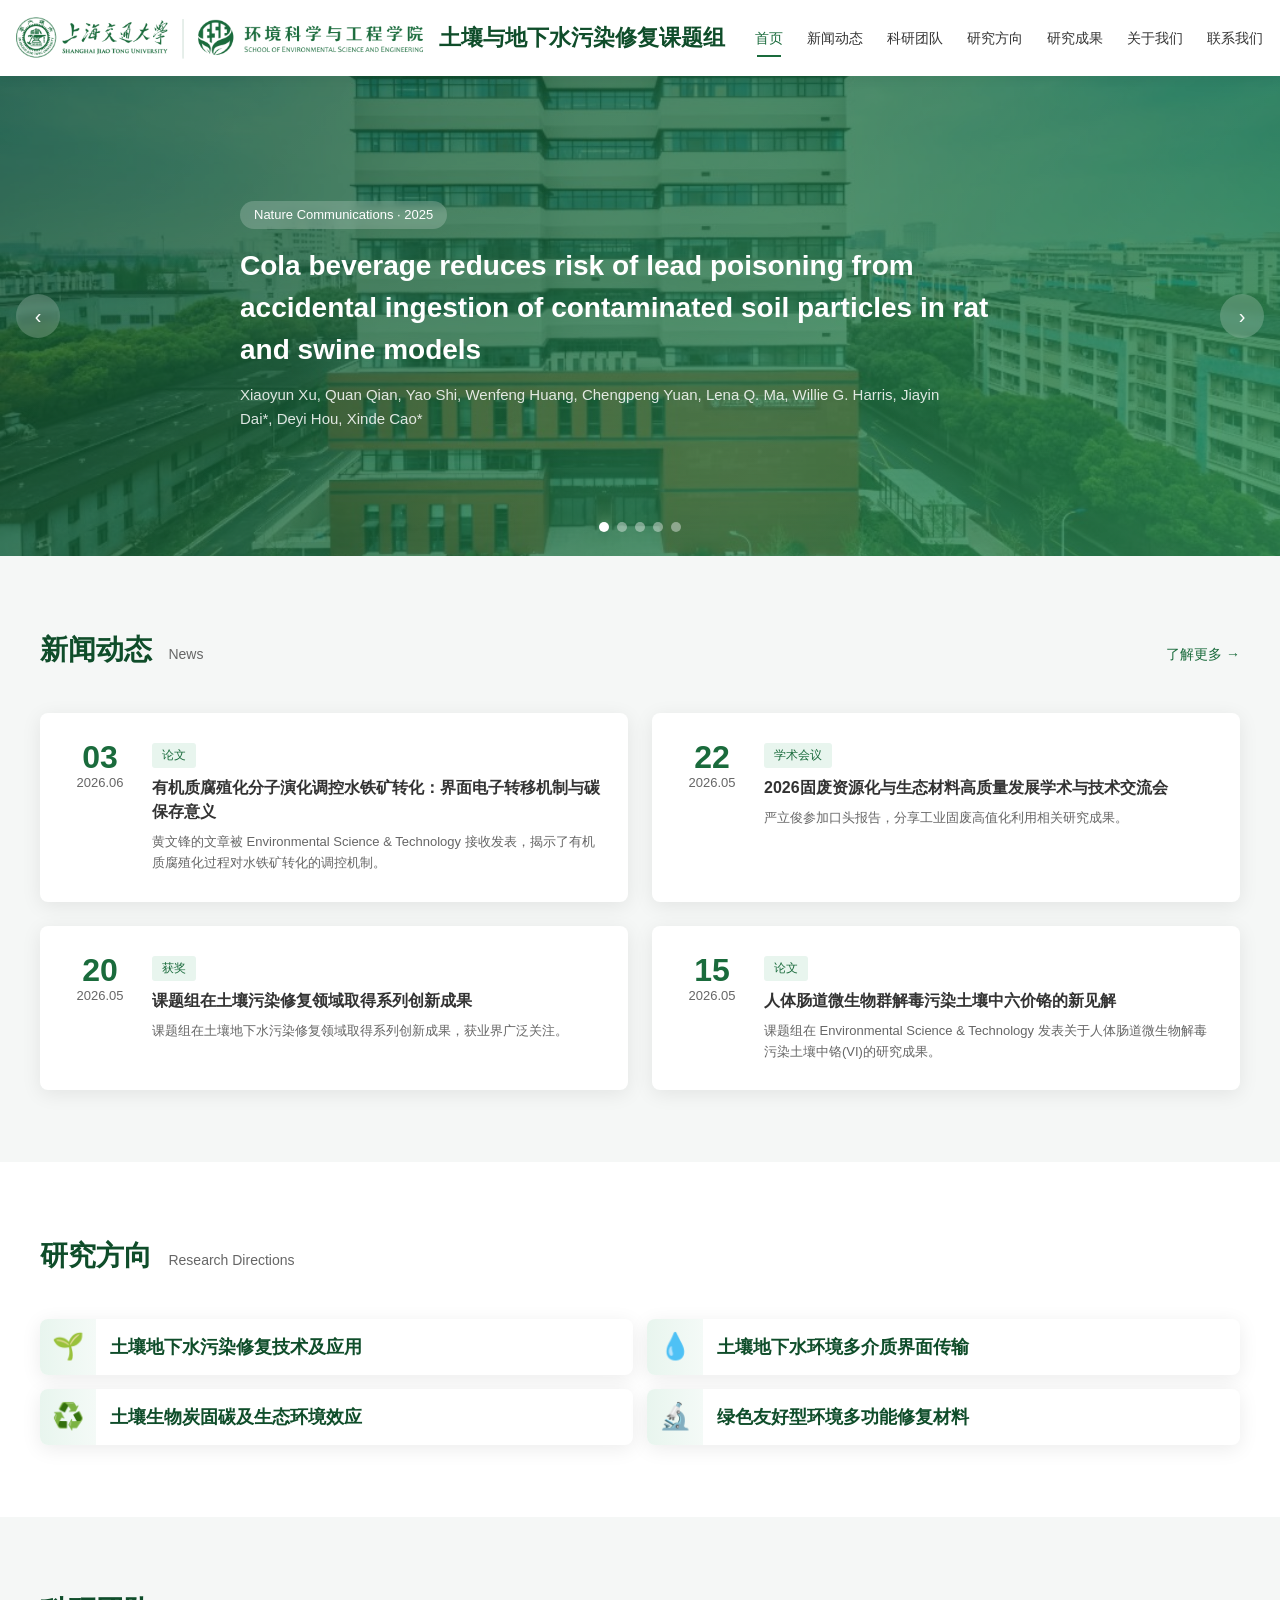
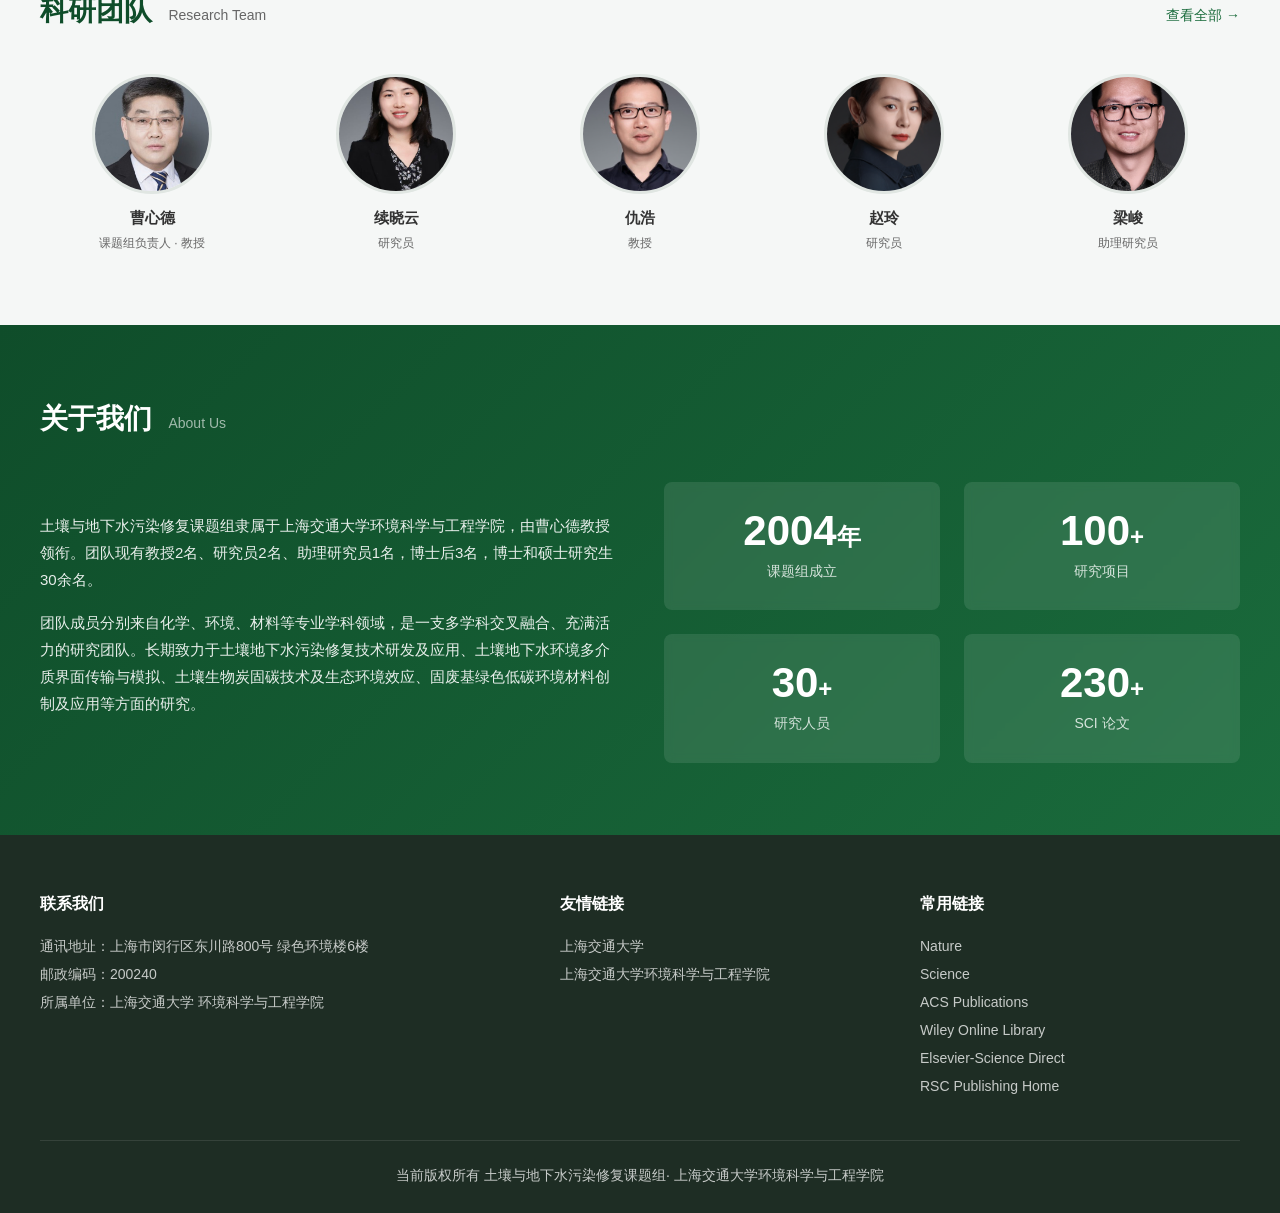
==== commit bf38b262: "revise style" ====
--- a/index.html
+++ b/index.html
@@ -27,8 +27,8 @@
         <a href="index.html" class="active">首页</a>
         <a href="news.html">新闻动态</a>
         <a href="team.html">科研团队</a>
+        <a href="index.html#directions">研究方向</a>
         <a href="publications.html">研究成果</a>
-        <a href="index.html#directions">研究方向</a>
         <a href="index.html#about">关于我们</a>
         <a href="index.html#contact">联系我们</a>
       </nav>
@@ -39,43 +39,53 @@
   <section class="hero" id="publications">
     <div class="hero-slide active">
       <div class="hero-bg" style="background-image: url('images/campus/sjtu-sese-building.jpg');"></div>
-      <div class="hero-content">
-        <span class="tag">Nature Communications · 2025</span>
-        <h2>Cola beverage reduces risk of lead poisoning from accidental ingestion of contaminated soil particles in rat and swine models</h2>
-        <p>Xiaoyun Xu, Quan Qian, Yao Shi, Wenfeng Huang, Chengpeng Yuan, Lena Q. Ma, Willie G. Harris, Jiayin Dai*, Deyi Hou, Xinde Cao*</p>
-      </div>
+      <a class="hero-link" href="https://www.nature.com/articles/s41467-025-56138-9" target="_blank" rel="noopener noreferrer">
+        <div class="hero-content">
+          <span class="tag">Nature Communications · 2025</span>
+          <h2>Cola beverage reduces risk of lead poisoning from accidental ingestion of contaminated soil particles in rat and swine models</h2>
+          <p>Xiaoyun Xu, Quan Qian, Yao Shi, Wenfeng Huang, Chengpeng Yuan, Lena Q. Ma, Willie G. Harris, Jiayin Dai*, Deyi Hou, Xinde Cao*</p>
+        </div>
+      </a>
     </div>
     <div class="hero-slide">
       <div class="hero-bg" style="background-image: url('images/campus/sjtu-sese-building.jpg');"></div>
-      <div class="hero-content">
-        <span class="tag">Science Bulletin · 2022</span>
-        <h2>Smart 6S roadmap for deciphering the migration and risk of heavy metals in soil and groundwater systems at brownfield sites nationwide in China</h2>
-        <p>Hao Qiu, Ziyang Lou, Xueyuan Gu, Yuanyuan Sun, Jun Wang, Wei Zhang, Xinde Cao*</p>
-      </div>
+      <a class="hero-link" href="https://doi.org/10.1016/j.scib.2022.05.013" target="_blank" rel="noopener noreferrer">
+        <div class="hero-content">
+          <span class="tag">Science Bulletin · 2022</span>
+          <h2>Smart 6S roadmap for deciphering the migration and risk of heavy metals in soil and groundwater systems at brownfield sites nationwide in China</h2>
+          <p>Hao Qiu, Ziyang Lou, Xueyuan Gu, Yuanyuan Sun, Jun Wang, Wei Zhang, Xinde Cao*</p>
+        </div>
+      </a>
     </div>
     <div class="hero-slide">
       <div class="hero-bg" style="background-image: url('images/campus/sjtu-sese-building.jpg');"></div>
-      <div class="hero-content">
-        <span class="tag">Environmental Science & Technology · 2026</span>
-        <h2>Gradual dissolved oxygen variations enhance 2,4-dichlorophenol attenuation by promoting hydroxyl radical generation</h2>
-        <p>Jingyi Zhang, Wenfeng Huang, Jun Liang, Chengpeng Yuan, Xiaoyun Xu*, Ling Zhao, Hao Qiu, and Xinde Cao*</p>
-      </div>
+      <a class="hero-link" href="https://doi.org/10.1021/acs.est.5c16038" target="_blank" rel="noopener noreferrer">
+        <div class="hero-content">
+          <span class="tag">Environmental Science & Technology · 2026</span>
+          <h2>Gradual dissolved oxygen variations enhance 2,4-dichlorophenol attenuation by promoting hydroxyl radical generation</h2>
+          <p>Jingyi Zhang, Wenfeng Huang, Jun Liang, Chengpeng Yuan, Xiaoyun Xu*, Ling Zhao, Hao Qiu, and Xinde Cao*</p>
+        </div>
+      </a>
     </div>
     <div class="hero-slide">
       <div class="hero-bg" style="background-image: url('images/campus/sjtu-sese-building.jpg');"></div>
-      <div class="hero-content">
-        <span class="tag">Water Research · 2019</span>
-        <h2>Biochar as simultaneous shelter, adsorbent, pH buffer, and nutrient to promote biodegradation of high concentrations of phenol in wastewater</h2>
-        <p>Ling Zhao*, Dongling Xiao, Yang Liu, Huacheng Xu, Hongyan Nan, Xinde Cao*</p>
-      </div>
+      <a class="hero-link" href="https://doi.org/10.1016/j.watres.2020.115494" target="_blank" rel="noopener noreferrer">
+        <div class="hero-content">
+          <span class="tag">Water Research · 2019</span>
+          <h2>Biochar as simultaneous shelter, adsorbent, pH buffer, and nutrient to promote biodegradation of high concentrations of phenol in wastewater</h2>
+          <p>Ling Zhao*, Dongling Xiao, Yang Liu, Huacheng Xu, Hongyan Nan, Xinde Cao*</p>
+        </div>
+      </a>
     </div>
     <div class="hero-slide">
       <div class="hero-bg" style="background-image: url('images/campus/sjtu-sese-building.jpg');"></div>
-      <div class="hero-content">
-        <span class="tag">Environmental Science & Technology · 2024</span>
-        <h2>Critical functions of soil components for in situ persulfate oxidation of sulfamethoxazole: Inherent Fe(II) minerals-coordinated nonradical pathway</h2>
-        <p>Jun Liang, Xiaoguang Duan, Xiaoyun Xu*, Zehong Zhang, Jingyi Zhang, Ling Zhao, Hao Qiu, Xinde Cao*</p>
-      </div>
+      <a class="hero-link" href="https://doi.org/10.1021/acs.est.3c07253" target="_blank" rel="noopener noreferrer">
+        <div class="hero-content">
+          <span class="tag">Environmental Science & Technology · 2024</span>
+          <h2>Critical functions of soil components for in situ persulfate oxidation of sulfamethoxazole: Inherent Fe(II) minerals-coordinated nonradical pathway</h2>
+          <p>Jun Liang, Xiaoguang Duan, Xiaoyun Xu*, Zehong Zhang, Jingyi Zhang, Ling Zhao, Hao Qiu, Xinde Cao*</p>
+        </div>
+      </a>
     </div>
     <div class="hero-arrows">
       <button onclick="changeSlide(-1)" aria-label="上一篇">‹</button>
@@ -114,19 +124,19 @@
         </div>
       </div>
       <div class="directions-grid">
-        <a href="#" class="direction-card">
+        <a href="publications.html" class="direction-card">
           <div class="direction-icon">🌱</div>
           <h3>土壤地下水污染修复技术及应用</h3>
         </a>
-        <a href="#" class="direction-card">
+        <a href="publications.html" class="direction-card">
           <div class="direction-icon">💧</div>
           <h3>土壤地下水环境多介质界面传输</h3>
         </a>
-        <a href="#" class="direction-card">
+        <a href="publications.html" class="direction-card">
           <div class="direction-icon">♻️</div>
           <h3>土壤生物炭固碳及生态环境效应</h3>
         </a>
-        <a href="#" class="direction-card">
+        <a href="publications.html" class="direction-card">
           <div class="direction-icon">🔬</div>
           <h3>绿色友好型环境多功能修复材料</h3>
         </a>
--- a/css/style.css
+++ b/css/style.css
@@ -200,9 +200,19 @@
   opacity: 0.25;
 }
 
-.hero-content {
+.hero-link {
   position: relative;
   z-index: 2;
+  display: flex;
+  align-items: center;
+  width: 100%;
+  height: 100%;
+  text-decoration: none;
+  color: inherit;
+  cursor: pointer;
+}
+
+.hero-content {
   max-width: 1200px;
   margin: 0 auto;
   padding: 0 48px;
@@ -646,34 +656,6 @@
 
 /* Publications Page */
 .publications-section { background: var(--bg); }
-
-.pub-stats {
-  display: grid;
-  grid-template-columns: repeat(4, 1fr);
-  gap: 20px;
-  margin-bottom: 36px;
-}
-
-.pub-stat-item {
-  background: var(--white);
-  border-radius: 8px;
-  padding: 24px;
-  text-align: center;
-  box-shadow: var(--shadow);
-}
-
-.pub-stat-item .number {
-  font-size: 36px;
-  font-weight: 700;
-  color: var(--primary);
-  line-height: 1;
-  margin-bottom: 8px;
-}
-
-.pub-stat-item .label {
-  font-size: 14px;
-  color: var(--text-light);
-}
 
 .year-tabs-wrap {
   margin-bottom: 32px;
@@ -1400,9 +1382,6 @@
   .news-article-date .day { font-size: 24px; display: inline; }
   .news-article-body { padding: 20px; }
 
-  .pub-stats { grid-template-columns: repeat(2, 1fr); gap: 12px; }
-  .pub-stat-item { padding: 16px; }
-  .pub-stat-item .number { font-size: 28px; }
   .pub-item { flex-direction: column; gap: 12px; padding: 20px; }
   .pub-index { margin-top: 0; }
   .pub-title { font-size: 15px; }
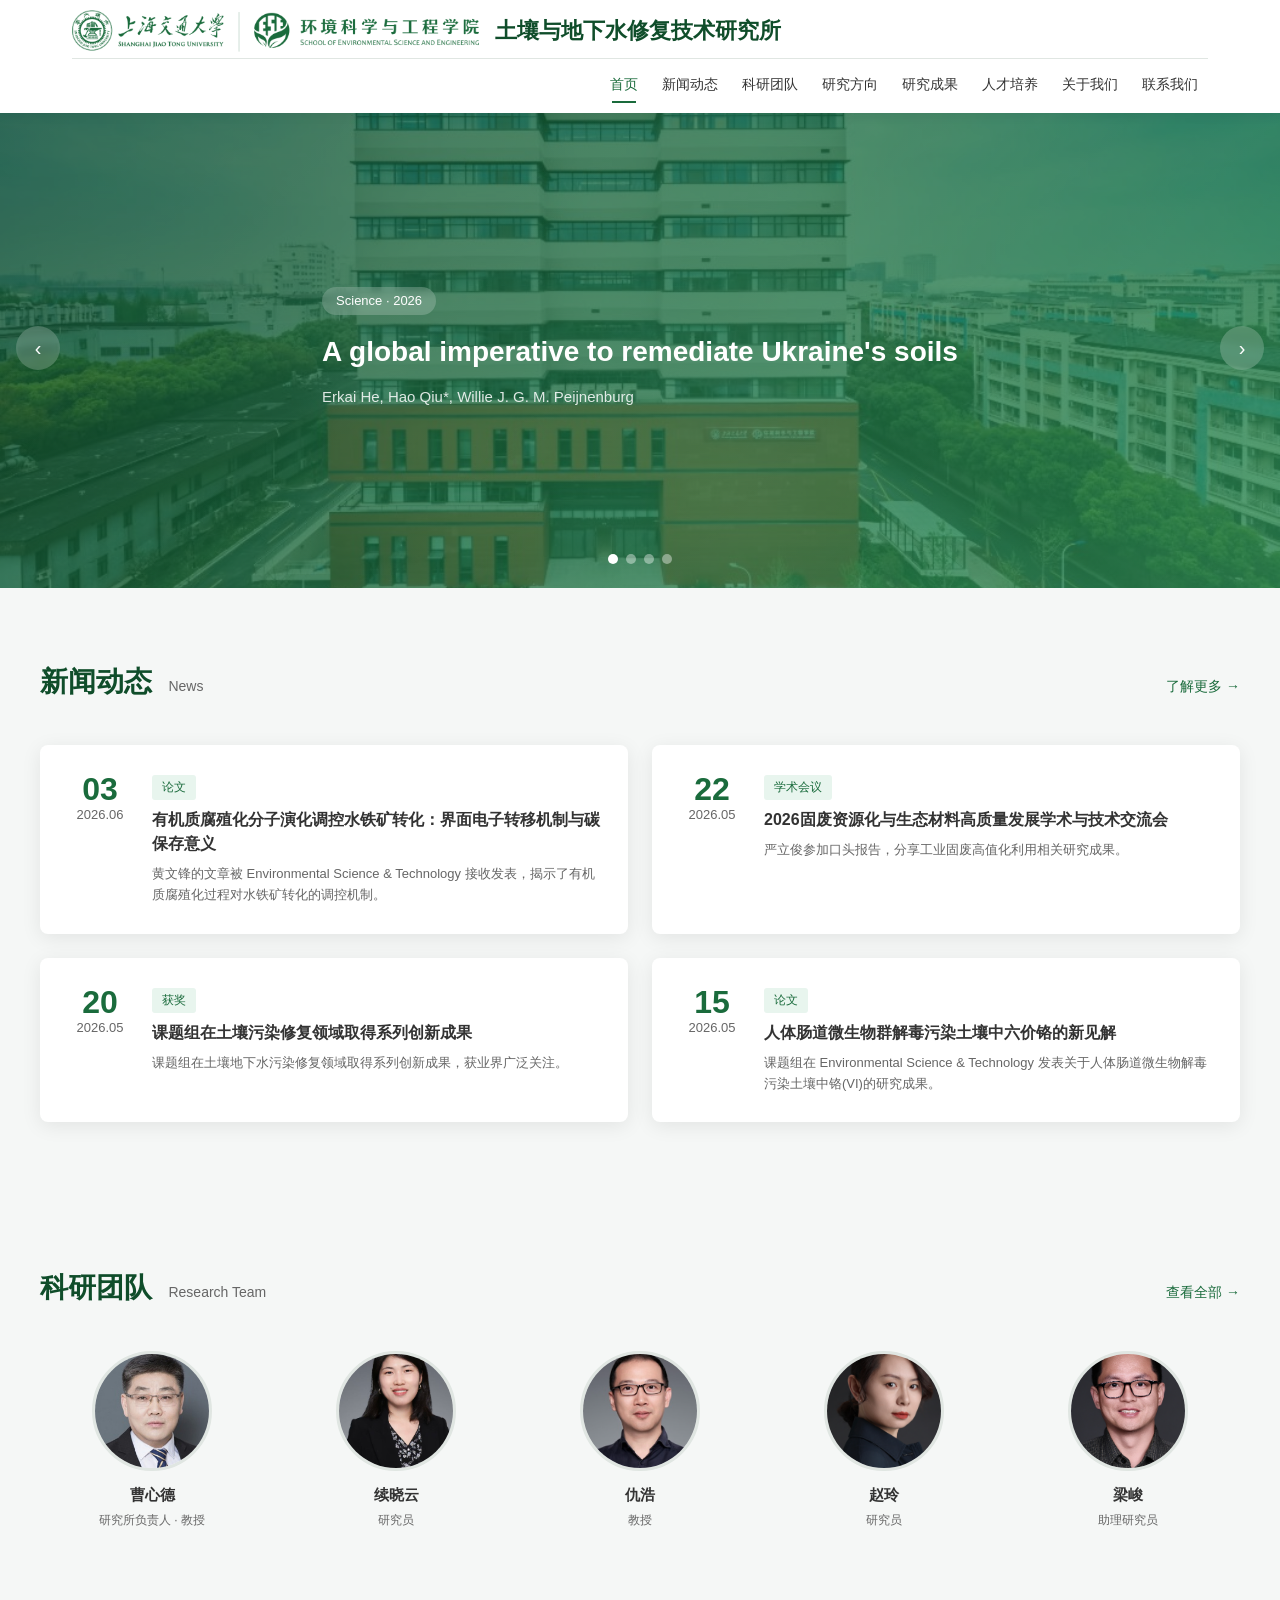
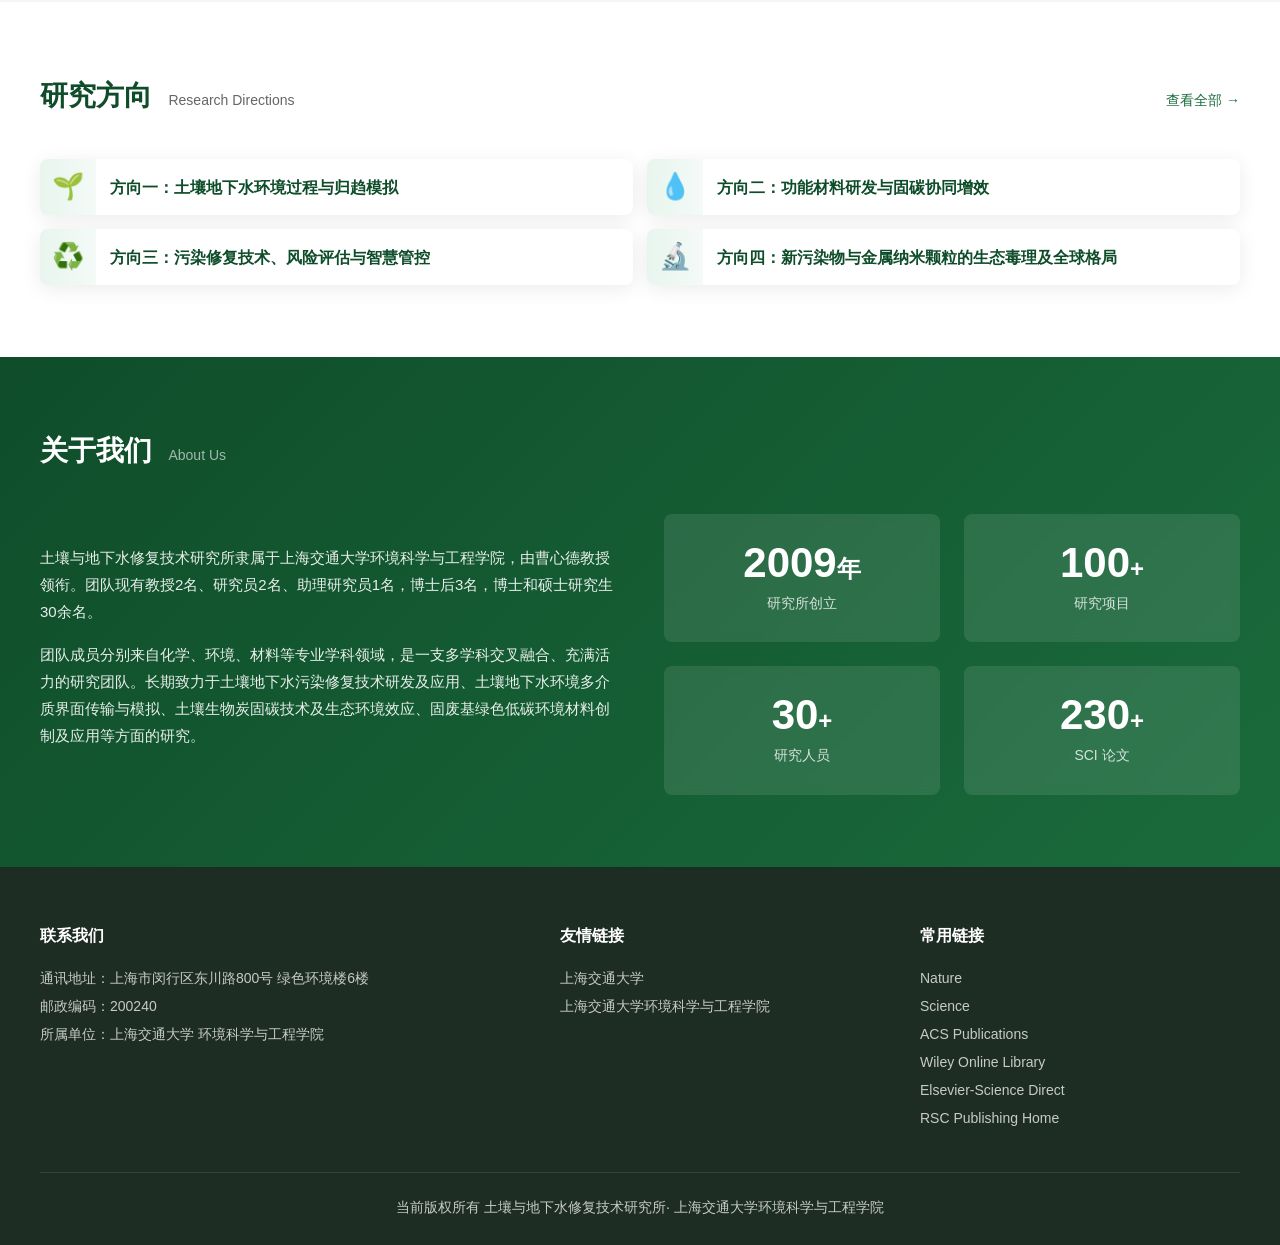
==== commit 24b0ef75: "update info 20260627" ====
--- a/index.html
+++ b/index.html
@@ -3,8 +3,8 @@
 <head>
   <meta charset="UTF-8">
   <meta name="viewport" content="width=device-width, initial-scale=1.0">
-  <title>首页 - 土壤与地下水污染修复课题组</title>
-  <meta name="description" content="上海交通大学环境科学与工程学院 土壤与地下水污染修复课题组">
+  <title>首页 - 土壤与地下水修复技术研究所</title>
+  <meta name="description" content="上海交通大学环境科学与工程学院 土壤与地下水修复技术研究所">
   <link rel="stylesheet" href="css/style.css">
 </head>
 <body>
@@ -12,23 +12,26 @@
   <!-- 顶部导航 -->
   <header class="header">
     <div class="header-inner">
-      <a href="index.html" class="logo">
-        <div class="logo-sese">
-          <img src="images/logos/sese-logo-green.png" alt="上海交通大学 环境科学与工程学院">
-        </div>
-        <div class="logo-text">
-          <h1>土壤与地下水污染修复课题组</h1>
-        </div>
-      </a>
-      <button class="nav-toggle" type="button" aria-label="打开菜单" aria-expanded="false">
-        <span></span><span></span><span></span>
-      </button>
+      <div class="header-top">
+        <a href="index.html" class="logo">
+          <div class="logo-sese">
+            <img src="images/logos/sese-logo-green.png" alt="上海交通大学 环境科学与工程学院">
+          </div>
+          <div class="logo-text">
+            <h1>土壤与地下水修复技术研究所</h1>
+          </div>
+        </a>
+        <button class="nav-toggle" type="button" aria-label="打开菜单" aria-expanded="false">
+          <span></span><span></span><span></span>
+        </button>
+      </div>
       <nav class="nav-menu">
         <a href="index.html" class="active">首页</a>
         <a href="news.html">新闻动态</a>
         <a href="team.html">科研团队</a>
-        <a href="index.html#directions">研究方向</a>
+        <a href="directions.html">研究方向</a>
         <a href="publications.html">研究成果</a>
+        <a href="teaching.html">人才培养</a>
         <a href="index.html#about">关于我们</a>
         <a href="index.html#contact">联系我们</a>
       </nav>
@@ -39,7 +42,17 @@
   <section class="hero" id="publications">
     <div class="hero-slide active">
       <div class="hero-bg" style="background-image: url('images/campus/sjtu-sese-building.jpg');"></div>
-      <a class="hero-link" href="https://www.nature.com/articles/s41467-025-56138-9" target="_blank" rel="noopener noreferrer">
+      <a class="hero-link" href="https://doi.org/10.1126/science.aee8317" target="_blank" rel="noopener noreferrer">
+        <div class="hero-content">
+          <span class="tag">Science · 2026</span>
+          <h2>A global imperative to remediate Ukraine's soils</h2>
+          <p>Erkai He, Hao Qiu*, Willie J. G. M. Peijnenburg</p>
+        </div>
+      </a>
+    </div>
+    <div class="hero-slide">
+      <div class="hero-bg" style="background-image: url('images/campus/sjtu-sese-building.jpg');"></div>
+      <a class="hero-link" href="https://doi.org/10.1038/s41467-025-56138-9" target="_blank" rel="noopener noreferrer">
         <div class="hero-content">
           <span class="tag">Nature Communications · 2025</span>
           <h2>Cola beverage reduces risk of lead poisoning from accidental ingestion of contaminated soil particles in rat and swine models</h2>
@@ -49,11 +62,11 @@
     </div>
     <div class="hero-slide">
       <div class="hero-bg" style="background-image: url('images/campus/sjtu-sese-building.jpg');"></div>
-      <a class="hero-link" href="https://doi.org/10.1016/j.scib.2022.05.013" target="_blank" rel="noopener noreferrer">
-        <div class="hero-content">
-          <span class="tag">Science Bulletin · 2022</span>
-          <h2>Smart 6S roadmap for deciphering the migration and risk of heavy metals in soil and groundwater systems at brownfield sites nationwide in China</h2>
-          <p>Hao Qiu, Ziyang Lou, Xueyuan Gu, Yuanyuan Sun, Jun Wang, Wei Zhang, Xinde Cao*</p>
+      <a class="hero-link" href="https://doi.org/10.1021/acs.est.5c14466" target="_blank" rel="noopener noreferrer">
+        <div class="hero-content">
+          <span class="tag">Environmental Science & Technology · 2026</span>
+          <h2>New insights into the detoxification of chromium (VI) from contaminated soils by human intestinal microbiota</h2>
+          <p>Quan Qian, Xiangyang Gui, Wenfeng Huang, Xiaoyun Xu, Xinde Cao</p>
         </div>
       </a>
     </div>
@@ -62,28 +75,8 @@
       <a class="hero-link" href="https://doi.org/10.1021/acs.est.5c16038" target="_blank" rel="noopener noreferrer">
         <div class="hero-content">
           <span class="tag">Environmental Science & Technology · 2026</span>
-          <h2>Gradual dissolved oxygen variations enhance 2,4-dichlorophenol attenuation by promoting hydroxyl radical generation</h2>
-          <p>Jingyi Zhang, Wenfeng Huang, Jun Liang, Chengpeng Yuan, Xiaoyun Xu*, Ling Zhao, Hao Qiu, and Xinde Cao*</p>
-        </div>
-      </a>
-    </div>
-    <div class="hero-slide">
-      <div class="hero-bg" style="background-image: url('images/campus/sjtu-sese-building.jpg');"></div>
-      <a class="hero-link" href="https://doi.org/10.1016/j.watres.2020.115494" target="_blank" rel="noopener noreferrer">
-        <div class="hero-content">
-          <span class="tag">Water Research · 2019</span>
-          <h2>Biochar as simultaneous shelter, adsorbent, pH buffer, and nutrient to promote biodegradation of high concentrations of phenol in wastewater</h2>
-          <p>Ling Zhao*, Dongling Xiao, Yang Liu, Huacheng Xu, Hongyan Nan, Xinde Cao*</p>
-        </div>
-      </a>
-    </div>
-    <div class="hero-slide">
-      <div class="hero-bg" style="background-image: url('images/campus/sjtu-sese-building.jpg');"></div>
-      <a class="hero-link" href="https://doi.org/10.1021/acs.est.3c07253" target="_blank" rel="noopener noreferrer">
-        <div class="hero-content">
-          <span class="tag">Environmental Science & Technology · 2024</span>
-          <h2>Critical functions of soil components for in situ persulfate oxidation of sulfamethoxazole: Inherent Fe(II) minerals-coordinated nonradical pathway</h2>
-          <p>Jun Liang, Xiaoguang Duan, Xiaoyun Xu*, Zehong Zhang, Jingyi Zhang, Ling Zhao, Hao Qiu, Xinde Cao*</p>
+          <h2>Gradual dissolved oxygen variations enhance 2,4-dichlorophenol attenuation by promoting hydroxyl radical generation: Experimental demonstration and kinetic-thermodynamic perspective</h2>
+          <p>Jingyi Zhang, Wenfeng Huang, Jun Liang, Chengpeng Yuan, Xiaoyun Xu*, Ling Zhao, Hao Qiu, Xinde Cao*</p>
         </div>
       </a>
     </div>
@@ -96,7 +89,6 @@
       <span onclick="goSlide(1)"></span>
       <span onclick="goSlide(2)"></span>
       <span onclick="goSlide(3)"></span>
-      <span onclick="goSlide(4)"></span>
     </div>
   </section>
 
@@ -111,36 +103,6 @@
         <a href="news.html" class="section-more">了解更多 →</a>
       </div>
       <div class="news-grid" id="homeNewsGrid"></div>
-    </div>
-  </section>
-
-  <!-- 研究方向 -->
-  <section class="section" id="directions">
-    <div class="section-inner">
-      <div class="section-header">
-        <div>
-          <span class="section-title">研究方向</span>
-          <span class="section-title-en">Research Directions</span>
-        </div>
-      </div>
-      <div class="directions-grid">
-        <a href="publications.html" class="direction-card">
-          <div class="direction-icon">🌱</div>
-          <h3>土壤地下水污染修复技术及应用</h3>
-        </a>
-        <a href="publications.html" class="direction-card">
-          <div class="direction-icon">💧</div>
-          <h3>土壤地下水环境多介质界面传输</h3>
-        </a>
-        <a href="publications.html" class="direction-card">
-          <div class="direction-icon">♻️</div>
-          <h3>土壤生物炭固碳及生态环境效应</h3>
-        </a>
-        <a href="publications.html" class="direction-card">
-          <div class="direction-icon">🔬</div>
-          <h3>绿色友好型环境多功能修复材料</h3>
-        </a>
-      </div>
     </div>
   </section>
 
@@ -158,7 +120,7 @@
         <a href="person.html?id=caoxinde" class="team-card">
           <img src="images/team/caoxinde.jpeg" alt="曹心德" class="team-avatar">
           <h4>曹心德</h4>
-          <p>课题组负责人 · 教授</p>
+          <p>研究所负责人 · 教授</p>
         </a>
         <a href="person.html?id=xuxiaoyun" class="team-card">
           <img src="images/team/xuxiaoyun.png" alt="续晓云" class="team-avatar">
@@ -184,6 +146,20 @@
     </div>
   </section>
 
+  <!-- 研究方向 -->
+  <section class="section" id="directions">
+    <div class="section-inner">
+      <div class="section-header">
+        <div>
+          <span class="section-title">研究方向</span>
+          <span class="section-title-en">Research Directions</span>
+        </div>
+        <a href="directions.html" class="section-more">查看全部 →</a>
+      </div>
+      <div class="directions-grid" id="homeDirectionsGrid"></div>
+    </div>
+  </section>
+
   <!-- 关于我们 -->
   <section class="section about-section" id="about">
     <div class="section-inner">
@@ -195,13 +171,13 @@
       </div>
       <div class="about-content">
         <div class="about-text">
-          <p>土壤与地下水污染修复课题组隶属于上海交通大学环境科学与工程学院，由曹心德教授领衔。团队现有教授2名、研究员2名、助理研究员1名，博士后3名，博士和硕士研究生30余名。</p>
+          <p>土壤与地下水修复技术研究所隶属于上海交通大学环境科学与工程学院，由曹心德教授领衔。团队现有教授2名、研究员2名、助理研究员1名，博士后3名，博士和硕士研究生30余名。</p>
           <p>团队成员分别来自化学、环境、材料等专业学科领域，是一支多学科交叉融合、充满活力的研究团队。长期致力于土壤地下水污染修复技术研发及应用、土壤地下水环境多介质界面传输与模拟、土壤生物炭固碳技术及生态环境效应、固废基绿色低碳环境材料创制及应用等方面的研究。</p>
         </div>
         <div class="about-stats">
           <div class="stat-item">
-            <div class="number">2004<span>年</span></div>
-            <div class="label">课题组成立</div>
+            <div class="number">2009<span>年</span></div>
+            <div class="label">研究所创立</div>
           </div>
           <div class="stat-item">
             <div class="number">100<span>+</span></div>
@@ -250,14 +226,19 @@
         </div>
       </div>
       <div class="footer-bottom">
-        <p>当前版权所有 土壤与地下水污染修复课题组· 上海交通大学环境科学与工程学院</p>
+        <p>当前版权所有 土壤与地下水修复技术研究所· 上海交通大学环境科学与工程学院</p>
       </div>
     </div>
   </footer>
 
   <script src="js/mobile-nav.js"></script>
   <script src="js/news-data.js"></script>
+  <script src="js/directions-data.js"></script>
   <script>
+    (function renderHomeDirections() {
+      renderDirectionGroups(document.getElementById('homeDirectionsGrid'), { compact: true });
+    })();
+
     (function renderHomeNews() {
       const grid = document.getElementById('homeNewsGrid');
       if (!grid) return;
--- a/css/style.css
+++ b/css/style.css
@@ -1,4 +1,4 @@
-/* 土壤与地下水污染修复课题组 */
+/* 土壤与地下水修复技术研究所 */
 :root {
   --primary: #1a6b3c;
   --primary-dark: #0f4d2a;
@@ -10,7 +10,7 @@
   --white: #fff;
   --border: #e0e6e2;
   --shadow: 0 4px 20px rgba(0,0,0,0.08);
-  --header-height: 76px;
+  --header-height: 108px;
 }
 
 * { margin: 0; padding: 0; box-sizing: border-box; }
@@ -39,12 +39,16 @@
 .header-inner {
   max-width: 1200px;
   margin: 0 auto;
-  padding: 0 32px;
+  padding: 10px 32px 0;
+  display: flex;
+  flex-direction: column;
+  gap: 6px;
+}
+
+.header-top {
   display: flex;
   align-items: center;
-  gap: 20px;
-  height: var(--header-height);
-  transform: translateX(-56px);
+  gap: 16px;
 }
 
 .logo {
@@ -87,9 +91,12 @@
 .nav-menu {
   display: flex;
   align-items: center;
+  justify-content: flex-end;
+  flex-wrap: wrap;
   gap: 4px;
-  margin-left: auto;
-  flex-shrink: 0;
+  padding: 6px 0 10px;
+  border-top: 1px solid var(--border);
+  width: 100%;
 }
 
 .nav-menu a {
@@ -162,9 +169,7 @@
 
 @media (max-width: 1200px) {
   .header-inner {
-    gap: 16px;
-    padding: 0 24px;
-    transform: translateX(-32px);
+    padding: 8px 24px 0;
   }
   .nav-menu { gap: 2px; }
   .nav-menu a { padding: 8px 8px; font-size: 13px; }
@@ -826,11 +831,190 @@
   flex: 1;
   min-width: 0;
   padding: 12px 18px 12px 14px;
-  font-size: 18px;
+  font-size: 16px;
   font-weight: 600;
   color: var(--primary-dark);
-  line-height: 1.35;
-  white-space: nowrap;
+  line-height: 1.45;
+}
+
+.direction-card--static {
+  cursor: default;
+  pointer-events: none;
+}
+
+.direction-card--static:hover {
+  transform: none;
+}
+
+.direction-card--static .direction-icon {
+  font-size: 15px;
+  font-weight: 700;
+  color: var(--primary);
+  letter-spacing: -0.5px;
+}
+
+.directions-groups {
+  display: grid;
+  grid-template-columns: repeat(2, 1fr);
+  gap: 24px;
+  max-width: 1200px;
+  margin: 0 auto;
+}
+
+.direction-group {
+  background: var(--white);
+  border-radius: 12px;
+  box-shadow: var(--shadow);
+  overflow: hidden;
+  border-top: 4px solid var(--primary);
+}
+
+.direction-group-header {
+  padding: 24px 24px 16px;
+  background: linear-gradient(180deg, #f4faf7 0%, var(--white) 100%);
+}
+
+.direction-label {
+  display: inline-block;
+  font-size: 13px;
+  font-weight: 600;
+  color: var(--primary);
+  background: #e8f5ee;
+  padding: 4px 10px;
+  border-radius: 4px;
+  margin-bottom: 10px;
+}
+
+.direction-group-header h3 {
+  font-size: 18px;
+  font-weight: 700;
+  color: var(--primary-dark);
+  line-height: 1.45;
+}
+
+.direction-sub-list {
+  list-style: none;
+  padding: 8px 24px 24px;
+}
+
+.direction-sub-list li {
+  position: relative;
+  padding: 10px 0 10px 18px;
+  font-size: 15px;
+  color: var(--text);
+  line-height: 1.6;
+  border-bottom: 1px dashed var(--border);
+}
+
+.direction-sub-list li:last-child {
+  border-bottom: none;
+  padding-bottom: 0;
+}
+
+.direction-sub-list li::before {
+  content: '';
+  position: absolute;
+  left: 0;
+  top: 18px;
+  width: 6px;
+  height: 6px;
+  border-radius: 50%;
+  background: var(--primary-light);
+}
+
+/* Teaching / Talent Cultivation */
+.teaching-grid {
+  display: grid;
+  grid-template-columns: repeat(2, 1fr);
+  gap: 24px;
+  max-width: 1200px;
+  margin: 0 auto;
+}
+
+.teaching-card {
+  background: var(--white);
+  border-radius: 12px;
+  box-shadow: var(--shadow);
+  overflow: hidden;
+  border-top: 4px solid var(--primary);
+}
+
+.teaching-card-header {
+  display: flex;
+  align-items: baseline;
+  gap: 12px;
+  padding: 22px 24px 14px;
+  background: linear-gradient(180deg, #f4faf7 0%, var(--white) 100%);
+  border-bottom: 1px solid var(--border);
+}
+
+.teaching-name {
+  font-size: 20px;
+  font-weight: 700;
+  color: var(--primary-dark);
+}
+
+.teaching-name:hover {
+  color: var(--primary);
+}
+
+.teaching-role {
+  font-size: 13px;
+  color: var(--text-light);
+  background: var(--bg);
+  padding: 2px 10px;
+  border-radius: 4px;
+}
+
+.teaching-card-body {
+  padding: 18px 24px 24px;
+}
+
+.teaching-course-group + .teaching-course-group {
+  margin-top: 16px;
+}
+
+.teaching-type {
+  display: inline-block;
+  font-size: 12px;
+  font-weight: 600;
+  color: var(--primary);
+  background: #e8f5ee;
+  padding: 3px 10px;
+  border-radius: 4px;
+  margin-bottom: 8px;
+}
+
+.teaching-course-list {
+  list-style: none;
+}
+
+.teaching-course-list li {
+  position: relative;
+  padding: 8px 0 8px 16px;
+  font-size: 15px;
+  color: var(--text);
+  line-height: 1.55;
+  border-bottom: 1px dashed var(--border);
+}
+
+.teaching-course-list li:last-child {
+  border-bottom: none;
+  padding-bottom: 0;
+}
+
+.teaching-course-list li::before {
+  content: '《';
+  position: absolute;
+  left: 0;
+  color: var(--primary-light);
+  font-weight: 600;
+}
+
+.teaching-course-list li::after {
+  content: '》';
+  color: var(--primary-light);
+  font-weight: 600;
 }
 
 /* About */
@@ -1280,39 +1464,33 @@
   .person-research-list { justify-content: center; }
 }
 
-@media (max-width: 900px) {
-  .header-inner { transform: none; }
-}
-
 @media (max-width: 768px) {
-  :root { --header-height: 72px; }
+  :root { --header-height: 64px; }
 
   .header-inner {
-    height: var(--header-height);
-    gap: 10px;
-    padding: 8px 16px;
-    transform: none;
+    gap: 0;
+    padding: 8px 16px 0;
   }
 
-  /* 手机端：Logo 一行、组名一行，纵向排列 */
+  .header-top {
+    min-height: calc(var(--header-height) - 8px);
+  }
+
   .logo {
-    flex-direction: column;
-    align-items: flex-start;
-    gap: 3px;
     flex: 1;
     min-width: 0;
+    gap: 10px;
   }
 
-  .logo-sese img { height: 26px; }
+  .logo-sese img { height: 30px; }
 
   .logo-text h1 {
-    font-size: 12px;
+    font-size: 13px;
     line-height: 1.3;
     white-space: normal;
-    max-width: calc(100vw - 80px);
   }
 
-  .nav-toggle { display: flex; }
+  .nav-toggle { display: flex; margin-left: auto; }
 
   .nav-menu {
     display: none;
@@ -1388,7 +1566,16 @@
   .year-tabs { padding-bottom: 8px; }
 
   .directions-grid { grid-template-columns: 1fr; }
-  .direction-card h3 { font-size: 17px; white-space: normal; }
+  .directions-groups { grid-template-columns: 1fr; gap: 16px; }
+  .teaching-grid { grid-template-columns: 1fr; gap: 16px; }
+  .teaching-card-header { padding: 18px 20px 12px; }
+  .teaching-card-body { padding: 14px 20px 20px; }
+  .teaching-name { font-size: 18px; }
+  .direction-group-header { padding: 20px 20px 14px; }
+  .direction-group-header h3 { font-size: 16px; }
+  .direction-sub-list { padding: 4px 20px 20px; }
+  .direction-sub-list li { font-size: 14px; }
+  .direction-card h3 { font-size: 15px; }
   .team-preview { grid-template-columns: repeat(2, 1fr); gap: 16px; }
   .team-grid { grid-template-columns: repeat(2, 1fr); gap: 16px; }
   .team-member-card { padding: 20px 16px; }
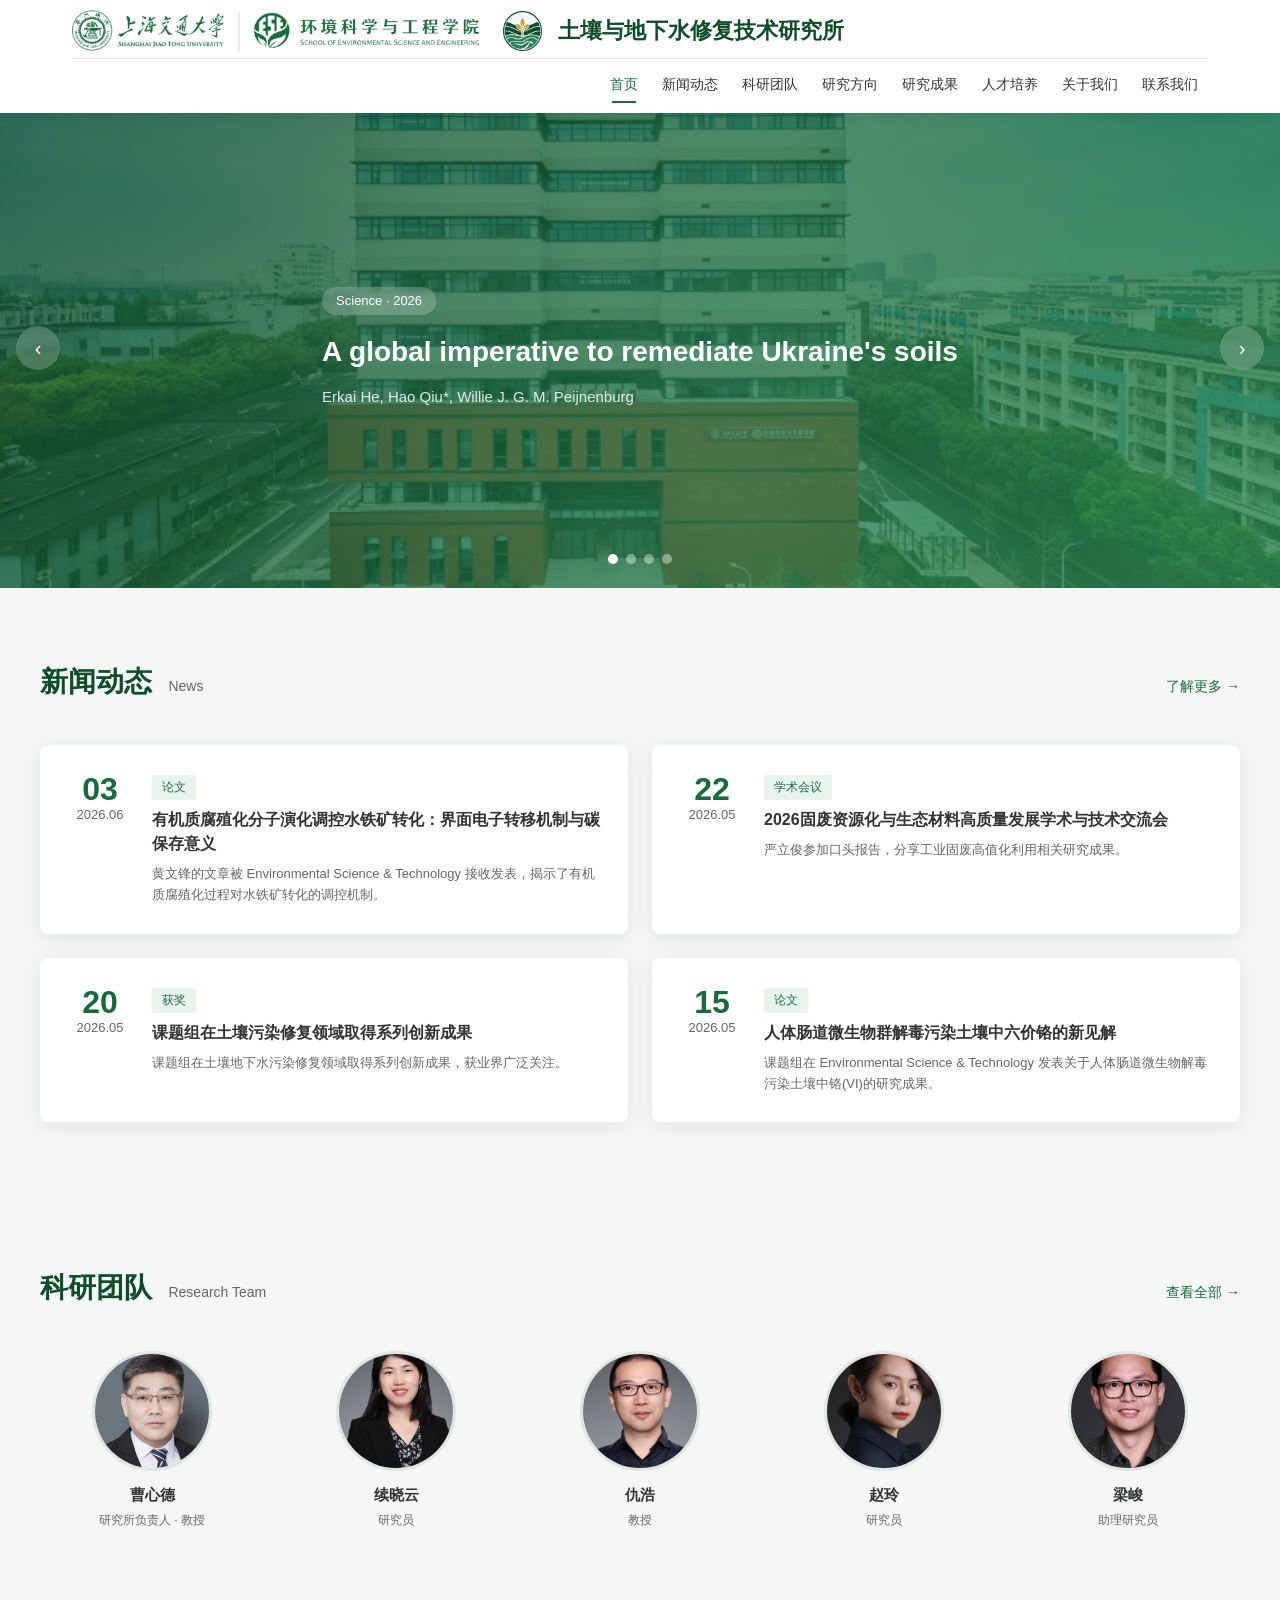
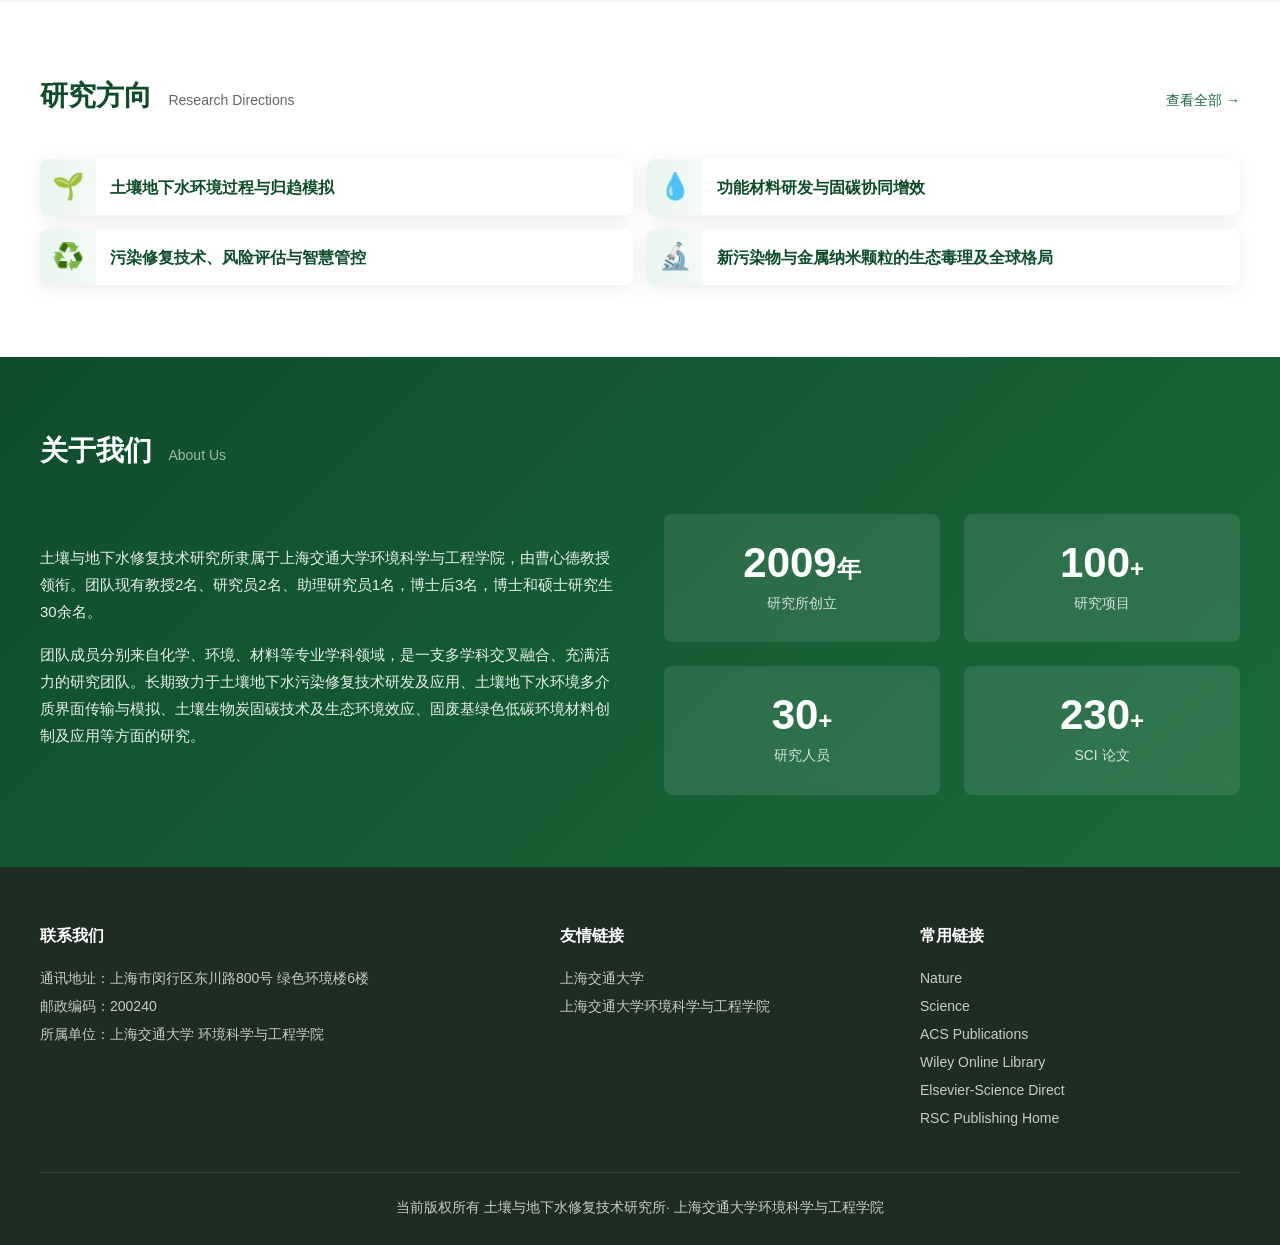
==== commit 5bd5398f: "add logo" ====
--- a/index.html
+++ b/index.html
@@ -16,6 +16,9 @@
         <a href="index.html" class="logo">
           <div class="logo-sese">
             <img src="images/logos/sese-logo-green.png" alt="上海交通大学 环境科学与工程学院">
+          </div>
+          <div class="logo-institute">
+            <img src="images/logos/institute-logo.png" alt="">
           </div>
           <div class="logo-text">
             <h1>土壤与地下水修复技术研究所</h1>
--- a/css/style.css
+++ b/css/style.css
@@ -67,6 +67,18 @@
 
 .logo-sese img {
   height: 42px;
+  width: auto;
+}
+
+.logo-institute {
+  display: flex;
+  align-items: center;
+  flex-shrink: 0;
+  margin-left: 8px;
+}
+
+.logo-institute img {
+  height: 40px;
   width: auto;
 }
 
@@ -175,6 +187,7 @@
   .nav-menu a { padding: 8px 8px; font-size: 13px; }
   .logo-text h1 { font-size: 18px; }
   .logo-sese img { height: 36px; }
+  .logo-institute img { height: 34px; }
 }
 
 /* Hero Banner */
@@ -1483,6 +1496,7 @@
   }
 
   .logo-sese img { height: 30px; }
+  .logo-institute img { height: 28px; }
 
   .logo-text h1 {
     font-size: 13px;
@@ -1596,6 +1610,7 @@
 
 @media (max-width: 480px) {
   .logo-sese img { height: 22px; }
+  .logo-institute img { height: 20px; }
   .logo-text h1 { font-size: 11px; }
   .team-preview, .team-grid { grid-template-columns: 1fr; }
   .team-avatar { width: 90px; height: 90px; }
